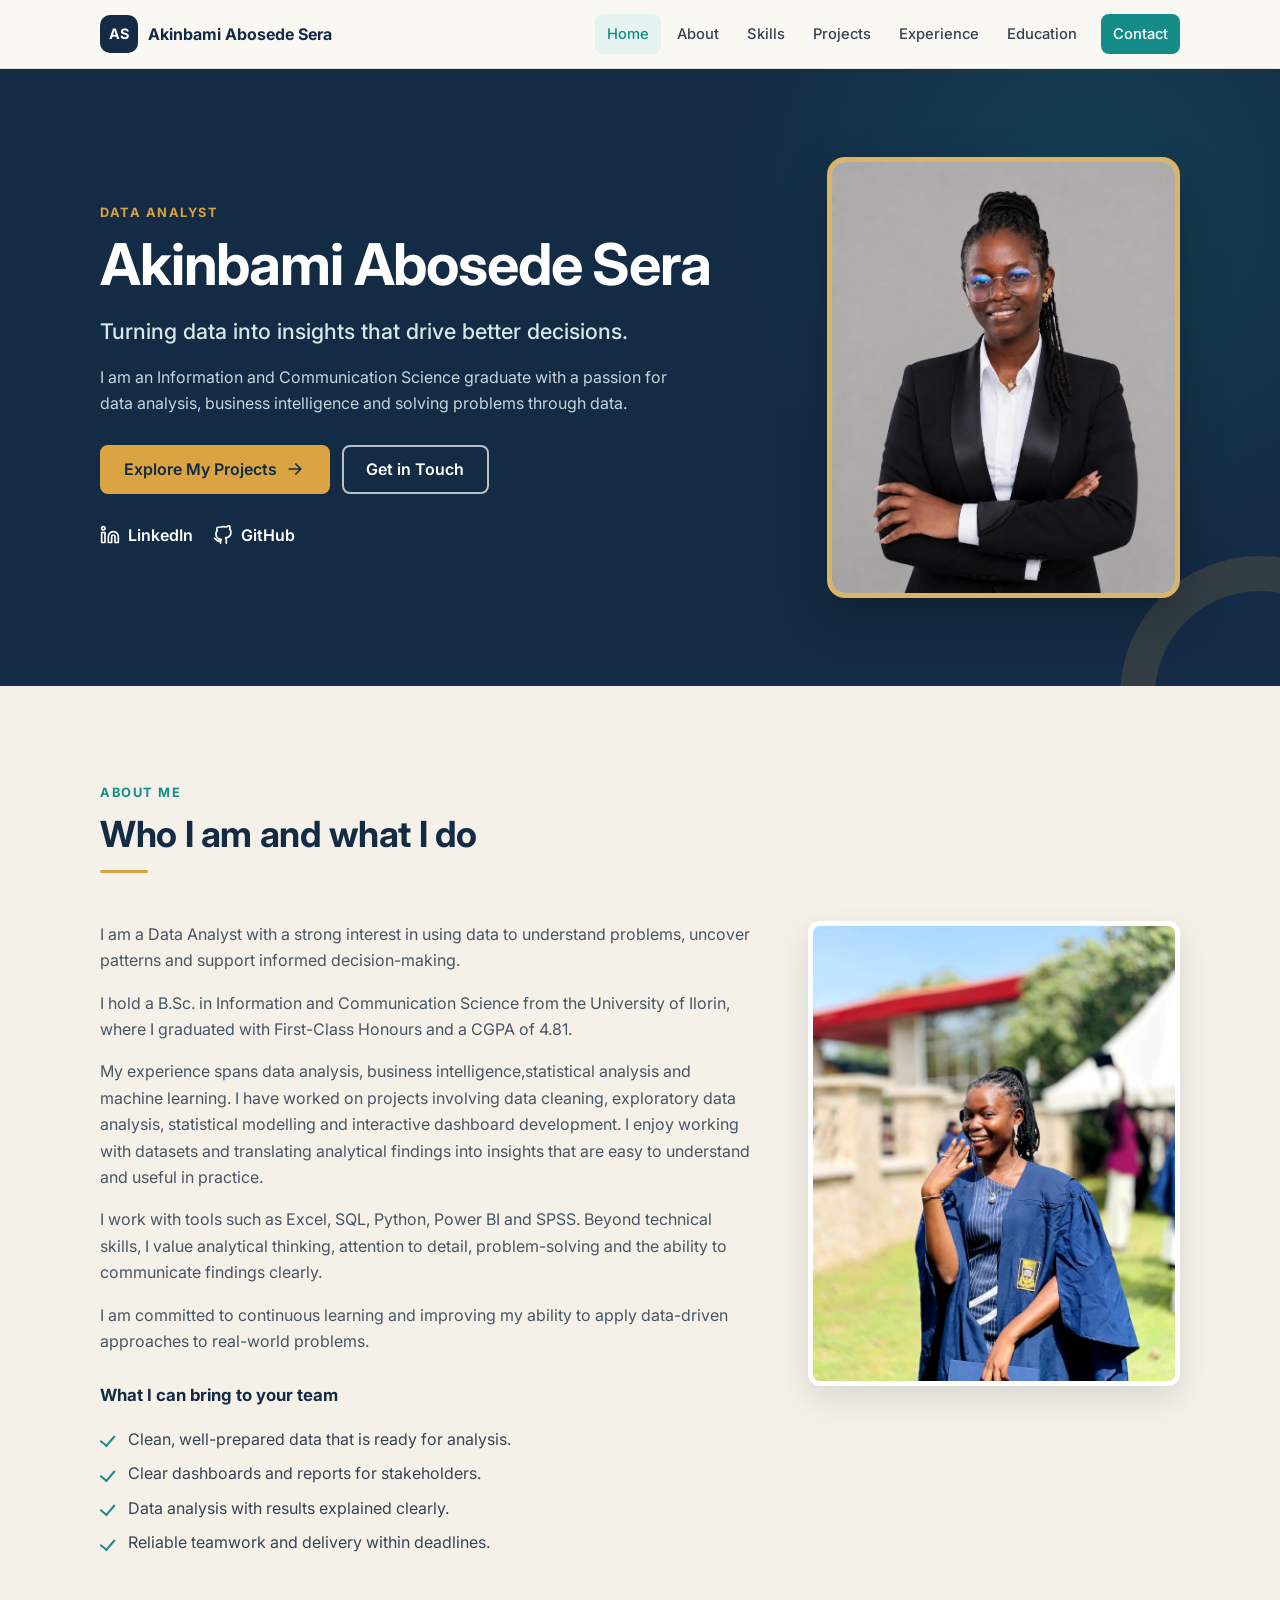
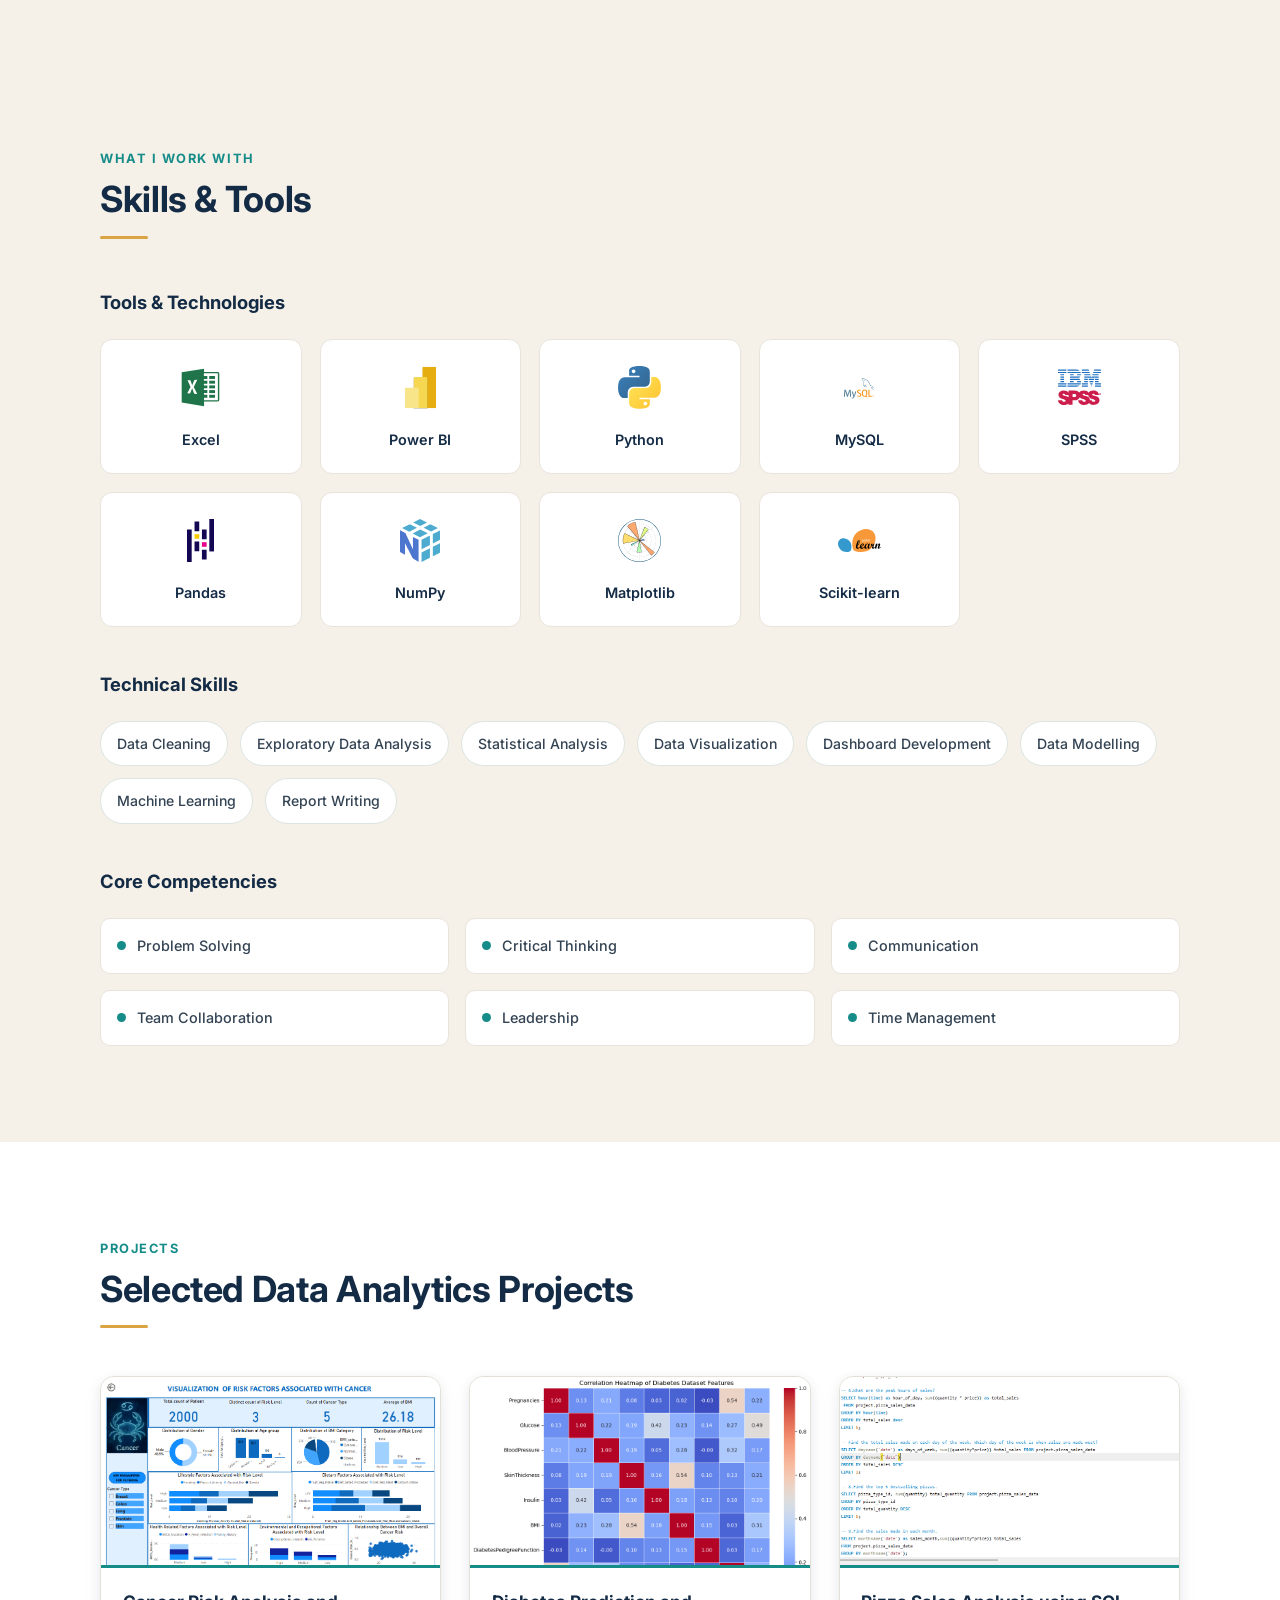
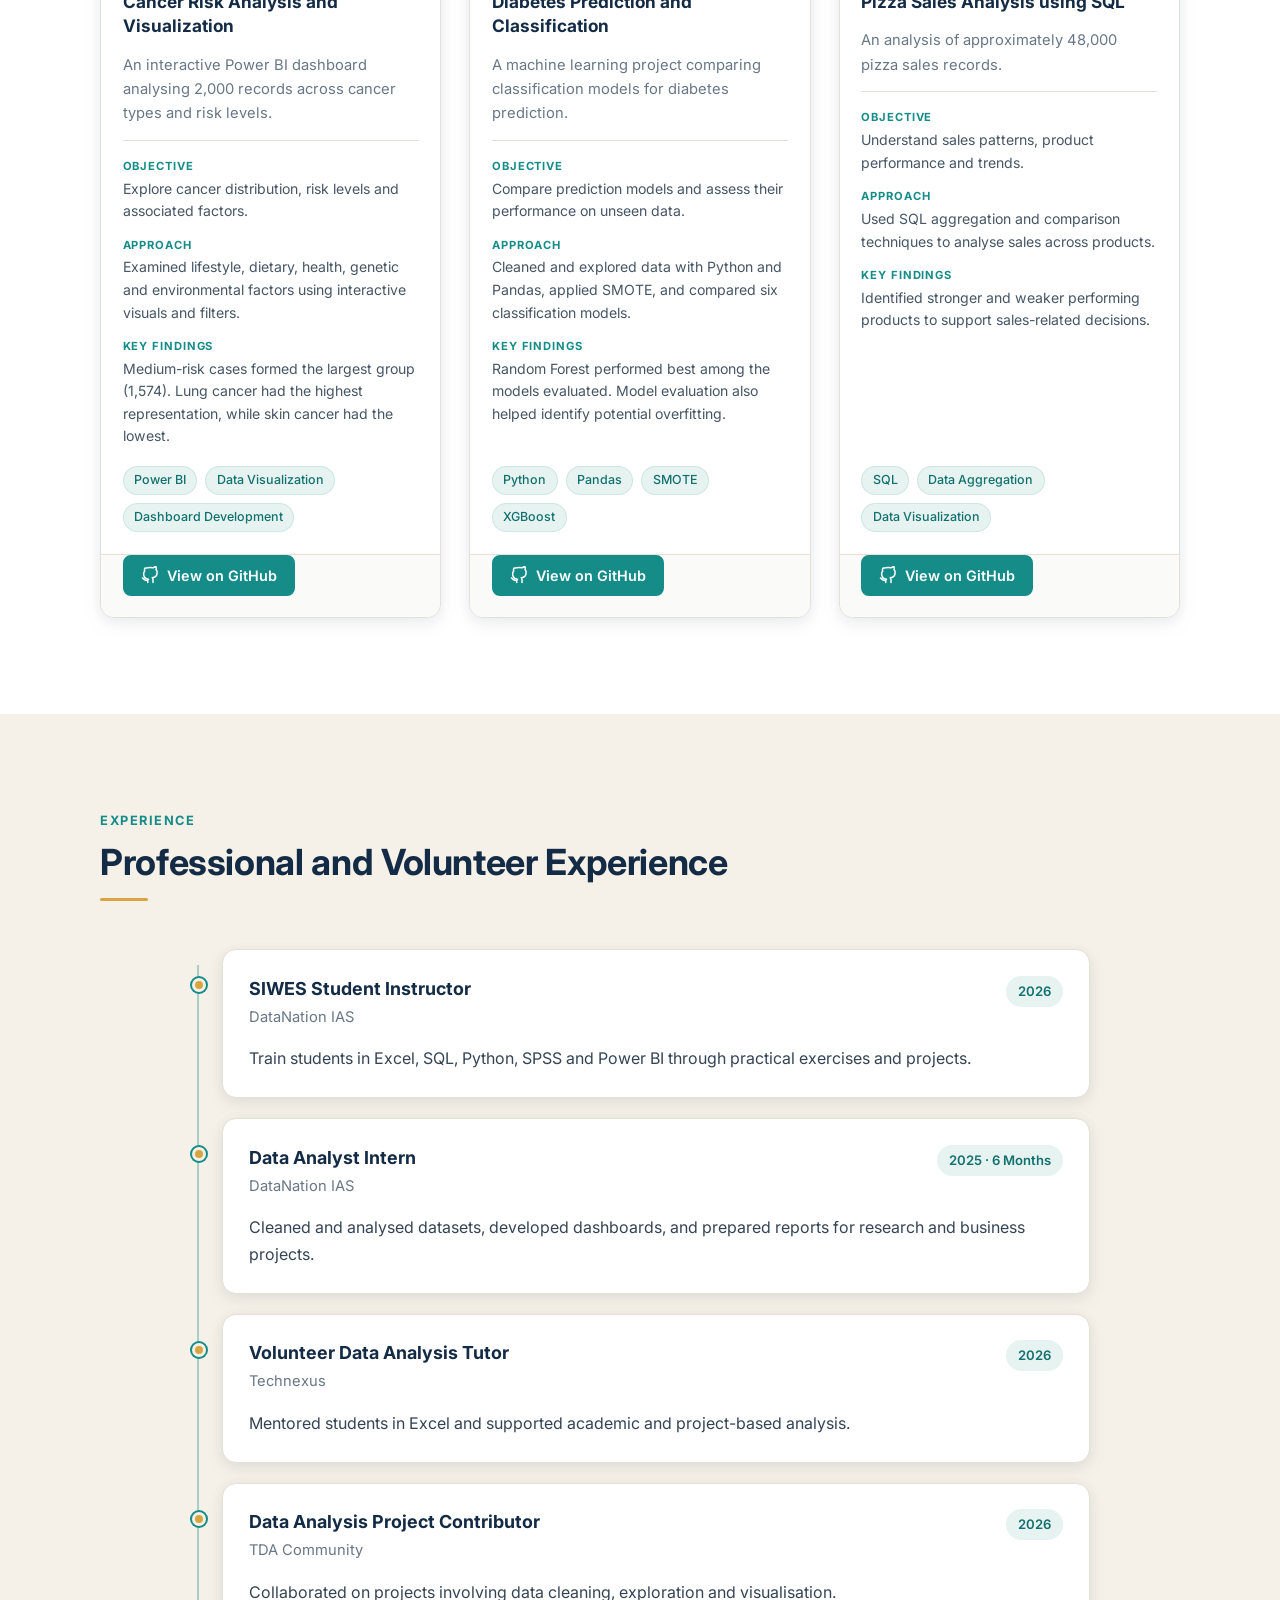
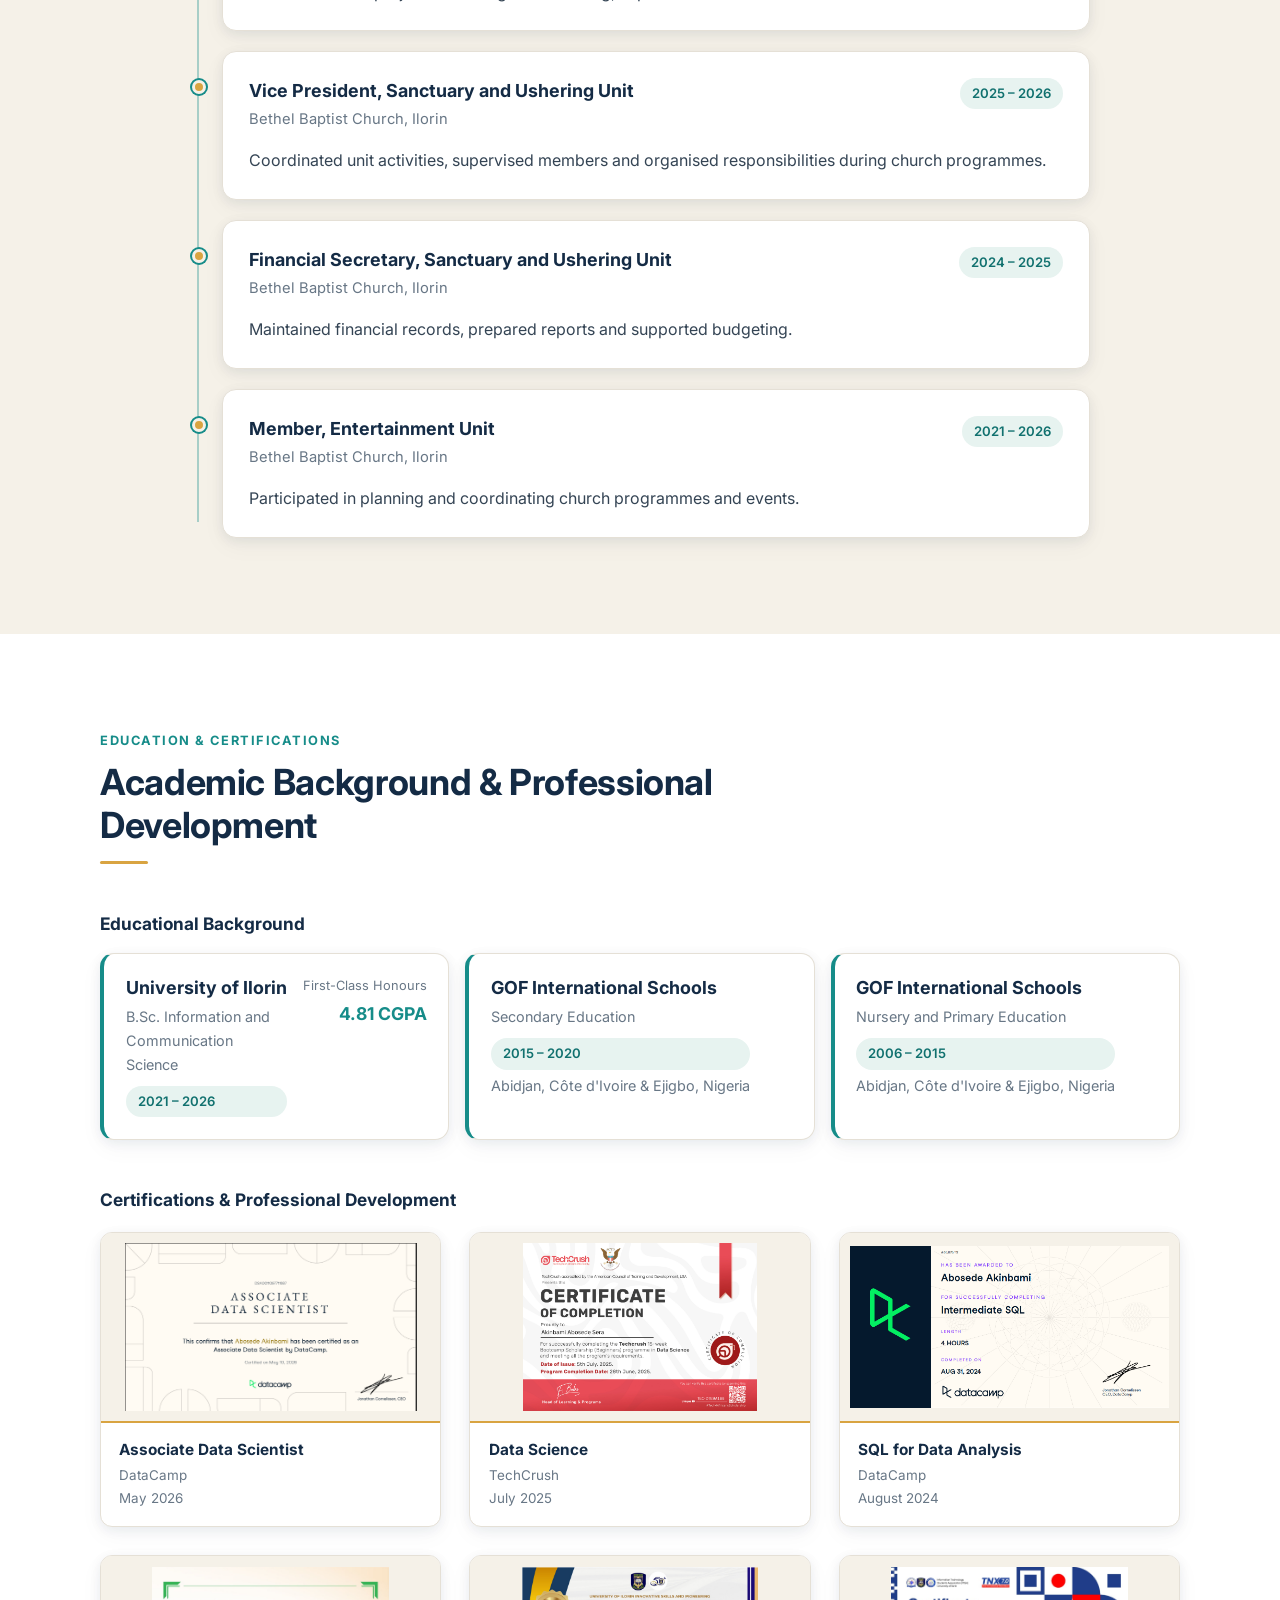
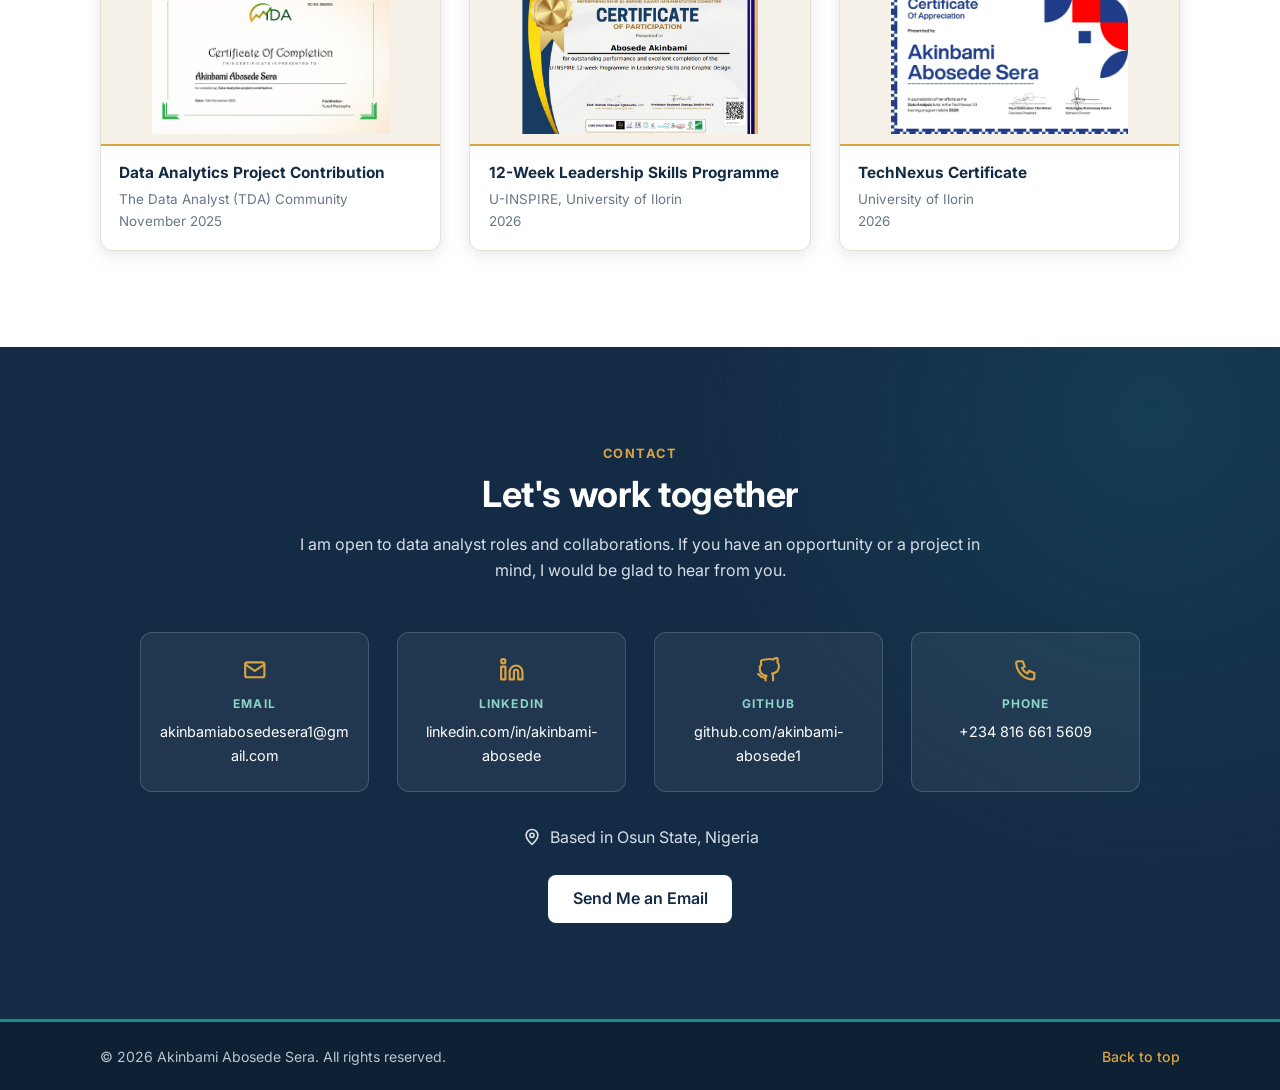
==== index.html @ 454ace2e "Rename portfolio homepage to index.html" ====
<!DOCTYPE html>
<html lang="en">
<head>
  <meta charset="UTF-8">
  <meta name="viewport" content="width=device-width, initial-scale=1">
  <title>Akinbami Abosede Sera | Data Analyst</title>
  <meta name="description" content="Portfolio of Akinbami Abosede Sera, a Data Analyst skilled in SQL, Python, Power BI, Excel and SPSS. View projects, experience and contact details.">
  <meta name="theme-color" content="#14213D">

  <link rel="icon" type="image/png" href="images/other/favicon.png">

  <link rel="preconnect" href="https://fonts.googleapis.com">
  <link rel="preconnect" href="https://fonts.gstatic.com" crossorigin>
  <link href="https://fonts.googleapis.com/css2?family=Inter:wght@400;500;600;700&display=swap" rel="stylesheet">
  <link rel="stylesheet" href="style.css">
  <script src="script.js" defer></script>
</head>
<body>

  <!-- Icon sprite -->
  <svg xmlns="http://www.w3.org/2000/svg" style="display:none" aria-hidden="true" focusable="false">
    <symbol id="i-chart" viewBox="0 0 24 24"><path d="M3 3v18h18"/><path d="M7 15v3M12 10v8M17 6v12"/></symbol>
    <symbol id="i-search" viewBox="0 0 24 24"><circle cx="11" cy="11" r="7"/><path d="m21 21-4.3-4.3"/></symbol>
    <symbol id="i-database" viewBox="0 0 24 24"><ellipse cx="12" cy="5" rx="8" ry="3"/><path d="M4 5v14c0 1.7 3.6 3 8 3s8-1.3 8-3V5"/><path d="M4 12c0 1.7 3.6 3 8 3s8-1.3 8-3"/></symbol>
    <symbol id="i-code" viewBox="0 0 24 24"><path d="m16 18 6-6-6-6M8 6l-6 6 6 6"/></symbol>
    <symbol id="i-sigma" viewBox="0 0 24 24"><path d="M18 7V4H6l6 8-6 8h12v-3"/></symbol>
    <symbol id="i-network" viewBox="0 0 24 24"><circle cx="6" cy="6" r="2.5"/><circle cx="18" cy="6" r="2.5"/><circle cx="12" cy="18" r="2.5"/><path d="m8 7.5 3 8M16 7.5l-3 8M8.5 6h7"/></symbol>
    <symbol id="i-layers" viewBox="0 0 24 24"><path d="m12 3 9 5-9 5-9-5 9-5z"/><path d="m3 13 9 5 9-5"/></symbol>
    <symbol id="i-mail" viewBox="0 0 24 24"><rect x="3" y="5" width="18" height="14" rx="2"/><path d="m3 7 9 6 9-6"/></symbol>
    <symbol id="i-phone" viewBox="0 0 24 24"><path d="M5 4h4l2 5-2.5 1.5a11 11 0 0 0 5 5L15 13l5 2v4a2 2 0 0 1-2 2A16 16 0 0 1 3 6a2 2 0 0 1 2-2z"/></symbol>
    <symbol id="i-pin" viewBox="0 0 24 24"><path d="M12 21s7-6.2 7-11a7 7 0 0 0-14 0c0 4.8 7 11 7 11z"/><circle cx="12" cy="10" r="2.5"/></symbol>
    <symbol id="i-arrow" viewBox="0 0 24 24"><path d="M5 12h14M13 6l6 6-6 6"/></symbol>
    <symbol id="i-award" viewBox="0 0 24 24"><circle cx="12" cy="9" r="6"/><path d="m8.5 14-1.5 8 5-3 5 3-1.5-8"/></symbol>
    <symbol id="i-users" viewBox="0 0 24 24"><circle cx="9" cy="8" r="3.5"/><path d="M2 21c0-3.9 3.1-7 7-7s7 3.1 7 7"/><path d="M16 4.5a3.5 3.5 0 0 1 0 7M18 14.5c2.4.8 4 3 4 6.5"/></symbol>
    <symbol id="i-github" viewBox="0 0 24 24"><path d="M9 19c-5 1.5-5-2.5-7-3m14 6v-3.9a3.4 3.4 0 0 0-.9-2.6c3.1-.3 6.4-1.5 6.4-7a5.4 5.4 0 0 0-1.5-3.8 5 5 0 0 0-.1-3.8s-1.2-.3-3.9 1.5a13.4 13.4 0 0 0-7 0C6.3 2.7 5.1 3 5.1 3a5 5 0 0 0-.1 3.8A5.4 5.4 0 0 0 3.5 10.6c0 5.4 3.3 6.6 6.4 7a3.4 3.4 0 0 0-.9 2.6V22"/></symbol>
    <symbol id="i-linkedin" viewBox="0 0 24 24"><path d="M16 8a6 6 0 0 1 6 6v7h-4v-7a2 2 0 0 0-4 0v7h-4v-7a6 6 0 0 1 6-6z"/><rect x="2" y="9" width="4" height="12"/><circle cx="4" cy="4" r="2"/></symbol>
  </svg>

  <a class="skip-link" href="#main">Skip to main content</a>

  <!-- ===================== HEADER / NAV ===================== -->
  <header class="site-header">
    <div class="container header__inner">
      <a class="brand" href="#home" aria-label="Akinbami Abosede Sera, back to top">
        <span class="brand__mark" aria-hidden="true">AS</span>
        <span class="brand__name">Akinbami Abosede Sera</span>
      </a>

      <button class="nav-toggle" type="button" aria-expanded="false" aria-controls="primary-menu" aria-label="Open menu">
        <span class="nav-toggle__bar"></span>
        <span class="nav-toggle__bar"></span>
        <span class="nav-toggle__bar"></span>
      </button>

      <nav class="nav" aria-label="Primary">
        <ul class="nav__list" id="primary-menu">
          <li><a class="nav__link" href="#home">Home</a></li>
          <li><a class="nav__link" href="#about">About</a></li>
          <li><a class="nav__link" href="#skills">Skills</a></li>
          <li><a class="nav__link" href="#projects">Projects</a></li>
          <li><a class="nav__link" href="#experience">Experience</a></li>
          <li><a class="nav__link" href="#education">Education</a></li>
          <li><a class="nav__link nav__link--cta" href="#contact">Contact</a></li>
        </ul>
      </nav>
    </div>
  </header>

  <main id="main">

    <!-- ===================== 1. HOME ===================== -->
    <section id="home" class="hero" aria-labelledby="hero-title">
      <div class="container hero__grid">
        <div class="hero__content">
          <p class="eyebrow">DATA ANALYST</p>

          <h1 id="hero-title" class="hero__title">
            Akinbami Abosede Sera
          </h1>

          <p class="hero__lead">
            Turning data into insights that drive better decisions.
          </p>

          <p class="hero__text">
            I am an Information and Communication Science graduate
            with a passion for data analysis, business intelligence
            and solving problems through data.
          </p>

          <div class="hero__actions">
            <a class="btn btn--primary" href="#projects">Explore My Projects
              <svg class="icon" aria-hidden="true"><use href="#i-arrow"/></svg>
            </a>
            <a class="btn btn--secondary" href="#contact">Get in Touch</a>
          </div>

          <ul class="social" aria-label="Social profiles">
            <li>
              <a class="social__link" href="https://linkedin.com/in/akinbami-abosede" target="_blank" rel="noopener noreferrer">
                <svg class="icon" aria-hidden="true"><use href="#i-linkedin"/></svg>
                <span>LinkedIn</span>
              </a>
            </li>
            <li>
              <a class="social__link" href="https://github.com/akinbami-abosede1" target="_blank" rel="noopener noreferrer">
                <svg class="icon" aria-hidden="true"><use href="#i-github"/></svg>
                <span>GitHub</span>
              </a>
            </li>
          </ul>
        </div>

        <figure class="media media--portrait hero__photo">
          <img src="images/professional picture.jpg" alt="Professional portrait of Akinbami Abosede Sera" width="800" height="1000" decoding="async">
        </figure>
      </div>
    </section>

    <!-- ===================== 2. ABOUT ===================== -->
    <section id="about" class="section" aria-labelledby="about-title">
      <div class="container">
        <header class="section__head">
          <p class="eyebrow">About Me</p>
          <h2 id="about-title" class="section__title">Who I am and what I do</h2>
        </header>

        <div class="about__grid">
          <div class="about__text">
            <p>I am a Data Analyst with a strong interest in using data to understand problems, uncover patterns and support informed decision-making.</p>

            <p>
              I hold a B.Sc. in Information and Communication Science from the University of Ilorin, where I graduated with First-Class Honours and a CGPA of 4.81.
            </p>

            <p>
              My experience spans data analysis, business intelligence,statistical analysis and machine learning. I have worked on projects involving data cleaning, exploratory data
              analysis, statistical modelling and interactive dashboard development. I enjoy working with datasets and translating analytical findings into insights that are easy to understand and useful in practice.
            </p>

            <p>
              I work with tools such as Excel, SQL, Python, Power BI
              and SPSS. Beyond technical skills, I value analytical
              thinking, attention to detail, problem-solving and the
              ability to communicate findings clearly.
            </p>

            <p>
              I am committed to continuous learning and improving my
              ability to apply data-driven approaches to real-world problems.
            </p>

            <h3 class="about__sub">What I can bring to your team</h3>
            <ul class="check-list">
              <li>Clean, well-prepared data that is ready for analysis.</li>
              <li>Clear dashboards and reports for stakeholders.</li>
              <li>Data analysis with results explained clearly.</li>
              <li>Reliable teamwork and delivery within deadlines.</li>
            </ul>
          </div>

          <figure class="media media--portrait about__photo">
            <img src="images/About_me .jpeg" alt="Professional portrait of Akinbami Abosede Sera" width="800" height="1000" decoding="async">
          </figure>
        </div>
      </div>
    </section>

   
    <!-- ===================== SKILLS & TOOLS ===================== -->
    <section id="skills" class="section section--alt" aria-labelledby="skills-title">
        <div class="container">

            <header class="section__head">
                <p class="eyebrow">WHAT I WORK WITH</p>
                <h2 id="skills-title" class="section__title">Skills & Tools</h2>
            </header>

            <!-- TOOLS AND TECHNOLOGIES -->
            <div class="skills-block">
                <h3 class="skills-block__title">Tools & Technologies</h3>

                <div class="tools-grid">

                    <div class="tool-item">
                        <div class="tool-icon">
                            <img src="images/excel2.svg"
                                alt="Microsoft Excel" loading="lazy">
                        </div>
                        <span>Excel</span>
                    </div>

                    <div class="tool-item">
                        <div class="tool-icon">
                            <img src="images/Power_Bi.svg"
                                alt="Power BI" loading="lazy">
                        </div>
                        <span>Power BI</span>
                    </div>

                    <div class="tool-item">
                        <div class="tool-icon">
                            <img src="images/python.svg"
                                alt="Python" loading="lazy">
                        </div>
                        <span>Python</span>
                    </div>

                    <div class="tool-item">
                        <div class="tool-icon">
                            <img src="images/mysql.svg"
                                alt="MySQL" loading="lazy">
                        </div>
                        <span>MySQL</span>
                    </div>

                    <div class="tool-item">
                        <div class="tool-icon">
                           <img src="images/spss.svg"
                                alt="MySQL" loading="lazy">
                        </div>
                        <span>SPSS</span>
                    </div>

                    <div class="tool-item">
                        <div class="tool-icon">
                            <img src="images/pandas.svg"
                                alt="Pandas" loading="lazy">
                        </div>
                        <span>Pandas</span>
                    </div>

                    <div class="tool-item">
                        <div class="tool-icon">
                            <img src="images/numpy.svg"
                                alt="NumPy" loading="lazy">
                        </div>
                        <span>NumPy</span>
                    </div>

                    <div class="tool-item">
                        <div class="tool-icon">
                            <img src="images/matplotlib.svg"
                                alt="Matplotlib" loading="lazy">
                        </div>
                        <span>Matplotlib</span>
                    </div>

                    <div class="tool-item">
                        <div class="tool-icon">
                            <img src="images/scikit_learn.svg"
                                alt="Scikit-learn" loading="lazy">
                        </div>
                        <span>Scikit-learn</span>
                    </div>

                </div>
            </div>


            <!-- TECHNICAL SKILLS -->
            <div class="skills-block">
                <h3 class="skills-block__title">Technical Skills</h3>

                <div class="technical-skills">
                    <span>Data Cleaning</span>
                    <span>Exploratory Data Analysis</span>
                    <span>Statistical Analysis</span>
                    <span>Data Visualization</span>
                    <span>Dashboard Development</span>
                    <span>Data Modelling</span>
                    <span>Machine Learning</span>
                    <span>Report Writing</span>
                </div>
            </div>


            <!-- CORE COMPETENCIES -->
            <div class="skills-block">
                <h3 class="skills-block__title">Core Competencies</h3>

                <div class="competencies-grid">

                    <div class="competency-item">
                        <span class="competency-dot"></span>
                        Problem Solving
                    </div>

                    <div class="competency-item">
                        <span class="competency-dot"></span>
                        Critical Thinking
                    </div>

                    <div class="competency-item">
                        <span class="competency-dot"></span>
                        Communication
                    </div>

                    <div class="competency-item">
                        <span class="competency-dot"></span>
                        Team Collaboration
                    </div>

                    <div class="competency-item">
                        <span class="competency-dot"></span>
                        Leadership
                    </div>

                    <div class="competency-item">
                        <span class="competency-dot"></span>
                        Time Management
                    </div>

                </div>
            </div>

        </div>
    </section>


    <!-- ===================== 4. PROJECTS ===================== -->
    <section id="projects" class="section" aria-labelledby="projects-title">
      <div class="container">
        <header class="section__head">
          <p class="eyebrow">Projects</p>
          <h2 id="projects-title" class="section__title">Selected Data Analytics Projects</h2>
        </header>

        <div class="grid grid--projects">
          <article class="card project">
            <figure class="media media--project">
              <img src="images/Cancer_risk_dashboard.png" alt="Screenshot of the Power BI dashboard analysing cancer types and risk factors" width="1600" height="900" loading="lazy" decoding="async">
            </figure>
            <div class="project__body">
              <h3 class="project__title">Cancer Risk Analysis and Visualization</h3>
              <p class="project__overview">An interactive Power BI dashboard analysing 2,000 records across cancer types and risk levels.</p>
              <dl class="project__details">
                <div>
                  <dt>Objective</dt>
                  <dd>Explore cancer distribution, risk levels and associated factors.</dd>
                </div>
                <div>
                  <dt>Approach</dt>
                  <dd>Examined lifestyle, dietary, health, genetic and environmental factors using interactive visuals and filters.</dd>
                </div>
                <div>
                  <dt>Key Findings</dt>
                  <dd>Medium-risk cases formed the largest group (1,574). Lung cancer had the highest representation, while skin cancer had the lowest.</dd>
                </div>
              </dl>
              <ul class="chips chips--small" aria-label="Tools used">
                <li>Power BI</li>
                <li>Data Visualization</li>
                <li>Dashboard Development</li>
              </ul>
            </div>
            <div class="project__actions">
              <a class="btn btn--primary btn--small" href="https://github.com/akinbami-abosede1/Visualization_of_cancer_risk_type" target="_blank" rel="noopener noreferrer">
                <svg class="icon" aria-hidden="true"><use href="#i-github"/></svg>
                View on GitHub
              </a>
            </div>
          </article>

          <article class="card project">
            <figure class="media media--project">
              <img src="images/diabetes.png" alt="Heatmap showing the relationship between diabetes features" width="1600" height="900" loading="lazy" decoding="async">
            </figure>
            <div class="project__body">
              <h3 class="project__title">Diabetes Prediction and Classification</h3>
              <p class="project__overview">A machine learning project comparing classification models for diabetes prediction.</p>
              <dl class="project__details">
                <div>
                  <dt>Objective</dt>
                  <dd>Compare prediction models and assess their performance on unseen data.</dd>
                </div>
                <div>
                  <dt>Approach</dt>
                  <dd>Cleaned and explored data with Python and Pandas, applied SMOTE, and compared six classification models.</dd>
                </div>
                <div>
                  <dt>Key Findings</dt>
                  <dd>Random Forest performed best among the models evaluated. Model evaluation also helped identify potential overfitting.</dd>
                </div>
              </dl>
              <ul class="chips chips--small" aria-label="Tools used">
                <li>Python</li>
                <li>Pandas</li>
                <li>SMOTE</li>
                <li>XGBoost</li>
              </ul>
            </div>
            <div class="project__actions">
              <a class="btn btn--primary btn--small" href="https://github.com/akinbami-abosede1/Early-Detection-of-Diabetes" target="_blank" rel="noopener noreferrer">
                <svg class="icon" aria-hidden="true"><use href="#i-github"/></svg>
                View on GitHub
              </a>
            </div>
          </article>

          <article class="card project">
            <figure class="media media--project">
              <img src="images/Pizza_sales.png" alt="Screenshot of the pizza sales analysis showing sales patterns and product performance" width="1600" height="900" loading="lazy" decoding="async">
            </figure>
            <div class="project__body">
              <h3 class="project__title">Pizza Sales Analysis using SQL</h3>
              <p class="project__overview">An analysis of approximately 48,000 pizza sales records.</p>
              <dl class="project__details">
                <div>
                  <dt>Objective</dt>
                  <dd>Understand sales patterns, product performance and trends.</dd>
                </div>
                <div>
                  <dt>Approach</dt>
                  <dd>Used SQL aggregation and comparison techniques to analyse sales across products.</dd>
                </div>
                <div>
                  <dt>Key Findings</dt>
                  <dd>Identified stronger and weaker performing products to support sales-related decisions.</dd>
                </div>
              </dl>
              <ul class="chips chips--small" aria-label="Tools used">
                <li>SQL</li>
                <li>Data Aggregation</li>
                <li>Data Visualization</li>
              </ul>
            </div>
            <div class="project__actions">
              <a class="btn btn--primary btn--small" href="https://github.com/akinbami-abosede1/pizza-sales-analysis/tree/main" target="_blank" rel="noopener noreferrer">
                <svg class="icon" aria-hidden="true"><use href="#i-github"/></svg>
                View on GitHub
              </a>
            </div>
          </article>
        </div>
      </div>
    </section>

    <!-- ===================== 5. EXPERIENCE ===================== -->
    <section id="experience" class="section section--alt" aria-labelledby="experience-title">
        <div class="container">

            <header class="section__head">
                <p class="eyebrow">Experience</p>
                <h2 id="experience-title" class="section__title">Professional and Volunteer Experience</h2>
            </header>

            <div class="timeline">

                <!-- PROFESSIONAL EXPERIENCE -->
                <article class="timeline__item card">
                    <div class="role__head">
                        <div>
                            <h3 class="role__title">SIWES Student Instructor</h3>
                            <p class="role__org">DataNation IAS</p>
                        </div>
                        <span class="role__date">2026</span>
                    </div>
                    <p>Train students in Excel, SQL, Python, SPSS and Power BI through practical exercises and projects.</p>
                </article>

                <article class="timeline__item card">
                    <div class="role__head">
                        <div>
                            <h3 class="role__title">Data Analyst Intern</h3>
                            <p class="role__org">DataNation IAS</p>
                        </div>
                        <span class="role__date">2025 · 6 Months</span>
                    </div>
                    <p>Cleaned and analysed datasets, developed dashboards, and prepared reports for research and business projects.</p>
                </article>

                <!-- VOLUNTEER EXPERIENCE -->
                <article class="timeline__item card">
                    <div class="role__head">
                        <div>
                            <h3 class="role__title">Volunteer Data Analysis Tutor</h3>
                            <p class="role__org">Technexus</p>
                        </div>
                        <span class="role__date">2026</span>
                    </div>
                    <p>Mentored students in Excel and supported academic and project-based analysis.</p>
                </article>

                <article class="timeline__item card">
                    <div class="role__head">
                        <div>
                            <h3 class="role__title">Data Analysis Project Contributor</h3>
                            <p class="role__org">TDA Community</p>
                        </div>
                        <span class="role__date">2026</span>
                    </div>
                    <p>Collaborated on projects involving data cleaning, exploration and visualisation.</p>
                </article>

                <article class="timeline__item card">
                    <div class="role__head">
                        <div>
                            <h3 class="role__title">Vice President, Sanctuary and Ushering Unit</h3>
                            <p class="role__org">Bethel Baptist Church, Ilorin</p>
                        </div>
                        <span class="role__date">2025 – 2026</span>
                    </div>
                    <p>Coordinated unit activities, supervised members and organised responsibilities during church programmes.</p>
                </article>

                <article class="timeline__item card">
                    <div class="role__head">
                        <div>
                            <h3 class="role__title">Financial Secretary, Sanctuary and Ushering Unit</h3>
                            <p class="role__org">Bethel Baptist Church, Ilorin</p>
                        </div>
                        <span class="role__date">2024 – 2025</span>
                    </div>
                    <p>Maintained financial records, prepared reports and supported budgeting.</p>
                </article>

                <article class="timeline__item card">
                    <div class="role__head">
                        <div>
                            <h3 class="role__title">Member, Entertainment Unit</h3>
                            <p class="role__org">Bethel Baptist Church, Ilorin</p>
                        </div>
                        <span class="role__date">2021 – 2026</span>
                    </div>
                    <p>Participated in planning and coordinating church programmes and events.</p>
                </article>

            </div>
        </div>
    </section>

    <!-- ===================== 6. EDUCATION & CERTIFICATIONS ===================== -->
    <section id="education" class="section" aria-labelledby="education-title">
      <div class="container">
        <header class="section__head">
          <p class="eyebrow">Education &amp; Certifications</p>
          <h2 id="education-title" class="section__title">Academic Background &amp; Professional Development</h2>
        </header>

        <div class="education">
          <h3 class="subhead">Educational Background</h3>
          <div class="education__details">
            <article class="card education__card">
              <div>
                <h4 class="role__title">University of Ilorin</h4>
                <p class="education__degree">B.Sc. Information and Communication Science</p>
                <p class="role__date">2021 – 2026</p>
              </div>
              <div class="education__result">
                <span>First-Class Honours</span>
                <strong>4.81 CGPA</strong>
              </div>
            </article>

            <article class="card education__card">
              <div>
                <h4 class="role__title">GOF International Schools</h4>
                <p class="education__degree">Secondary Education</p>
                <p class="role__date">2015 – 2020</p>
                <p class="education__degree">Abidjan, Côte d'Ivoire &amp; Ejigbo, Nigeria</p>
              </div>
            </article>

            <article class="card education__card">
              <div>
                <h4 class="role__title">GOF International Schools</h4>
                <p class="education__degree">Nursery and Primary Education</p>
                <p class="role__date">2006 – 2015</p>
                <p class="education__degree">Abidjan, Côte d'Ivoire &amp; Ejigbo, Nigeria</p>
              </div>
            </article>
          </div>
        </div>

        <div class="certifications">
          <header class="certifications__head">
            <h3 class="subhead">Certifications &amp; Professional Development</h3>
          </header>

          <div class="grid cert-grid">
            <article class="card certificate">
              <div class="certificate__image">
                <img src="images/DS ASSOCIATE (1).png" alt="Associate Data Scientist certificate" loading="lazy">
              </div>
              <div class="certificate__info">
                <h4>Associate Data Scientist</h4>
                <p>DataCamp</p>
                <span>May 2026</span>
              </div>
            </article>

            <article class="card certificate">
              <div class="certificate__image">
                <img src="images/TECHCRUSH.png" alt="Data Science certificate" loading="lazy">
              </div>
              <div class="certificate__info">
                <h4>Data Science</h4>
                <p>TechCrush</p>
                <span>July 2025</span>
              </div>
            </article>

            <article class="card certificate">
              <div class="certificate__image">
                <img src="images/sql2.png" alt="SQL for Data Analysis certificate" loading="lazy">
              </div>
              <div class="certificate__info">
                <h4>SQL for Data Analysis</h4>
                <p>DataCamp</p>
                <span>August 2024</span>
              </div>
            </article>

            <article class="card certificate">
              <div class="certificate__image">
                <img src="images/TDA.jpg" alt="Data Analytics Project Contribution certificate" loading="lazy">
              </div>
              <div class="certificate__info">
                <h4>Data Analytics Project Contribution</h4>
                <p>The Data Analyst (TDA) Community</p>
                <span>November 2025</span>
              </div>
            </article>

            <article class="card certificate">
              <div class="certificate__image">
                <img src="images/UNILORIN.png" alt="U-INSPIRE Leadership Skills Programme certificate" loading="lazy">
              </div>
              <div class="certificate__info">
                <h4>12-Week Leadership Skills Programme</h4>
                <p>U-INSPIRE, University of Ilorin</p>
                <span>2026</span>
              </div>
            </article>

            <article class="card certificate">
              <div class="certificate__image">
                <img src="images/TECHNEXUS.jpeg" alt="TechNexus Unilorin Certificate" loading="lazy">
              </div>
              <div class="certificate__info">
                <h4>TechNexus Certificate</h4>
                <p>University of Ilorin</p>
                <span>2026</span>
              </div>
            </article>
          </div>
        </div>  
      </div>
    </section>

    <!-- ===================== 7. CONTACT ===================== -->
    <section id="contact" class="section section--dark contact" aria-labelledby="contact-title">
      <div class="container">
        <header class="section__head section__head--center">
          <p class="eyebrow eyebrow--light">Contact</p>
          <h2 id="contact-title" class="section__title">Let's work together</h2>
          <p class="section__intro">I am open to data analyst roles and collaborations. If you have an opportunity or a project in mind, I would be glad to hear from you.</p>
        </header>

        <ul class="contact__grid">
          <li>
            <a class="contact__card" href="mailto:akinbamiabosedesera1@gmail.com">
              <svg class="icon" aria-hidden="true"><use href="#i-mail"/></svg>
              <span class="contact__label">Email</span>
              <span class="contact__value">akinbamiabosedesera1@gmail.com</span>
            </a>
          </li>
          <li>
            <a class="contact__card" href="https://linkedin.com/in/akinbami-abosede" target="_blank" rel="noopener noreferrer">
              <svg class="icon" aria-hidden="true"><use href="#i-linkedin"/></svg>
              <span class="contact__label">LinkedIn</span>
              <span class="contact__value">linkedin.com/in/akinbami-abosede</span>
            </a>
          </li>
          <li>
            <a class="contact__card" href="https://github.com/akinbami-abosede1" target="_blank" rel="noopener noreferrer">
              <svg class="icon" aria-hidden="true"><use href="#i-github"/></svg>
              <span class="contact__label">GitHub</span>
              <span class="contact__value">github.com/akinbami-abosede1</span>
            </a>
          </li>
          <li>
            <a class="contact__card" href="tel:+2348166615609">
              <svg class="icon" aria-hidden="true"><use href="#i-phone"/></svg>
              <span class="contact__label">Phone</span>
              <span class="contact__value">+234 816 661 5609</span>
            </a>
          </li>
        </ul>

        <p class="contact__location">
          <svg class="icon" aria-hidden="true"><use href="#i-pin"/></svg>
          Based in Osun State, Nigeria
        </p>

        <div class="contact__cta">
          <a class="btn btn--light" href="mailto:akinbamiabosedesera1@gmail.com?subject=Opportunity%20for%20a%20Data%20Analyst">Send Me an Email</a>
        </div>
      </div>
    </section>
  </main>

  <!-- ===================== FOOTER ===================== -->
  <footer class="site-footer">
    <div class="container footer__inner">
      <p>&copy; <span id="year">2026</span> Akinbami Abosede Sera. All rights reserved.</p>
      <a class="footer__top" href="#home">Back to top</a>
    </div>
  </footer>

</body>
</html>
---- style.css ----
/* ==========================================================
   Data Analyst Portfolio, Akinbami Abosede Sera
   ----------------------------------------------------------
   UNCHANGED: tokens, base, header, buttons, shared styles,
              Hero (Home), About, Contact
   MODIFIED:  Skills, Projects, Education & Certifications,
              Achievements, Footer, related responsive rules
   ========================================================== */

/* ---------- 1. Design tokens ---------- */
:root {
  --navy: #14213D;
  --blue: #2563EB;
  --blue-dark: #1D4ED8;
  --blue-light: #93C5FD;
  --blue-tint: #EFF6FF;
  --bg: #F8FAFC;
  --white: #FFFFFF;
  --text: #1E293B;
  --muted: #64748B;
  --border: #E2E8F0;

  --font: "Inter", system-ui, -apple-system, "Segoe UI", Roboto, Arial, sans-serif;

  --radius: 12px;
  --radius-sm: 8px;
  --shadow: 0 1px 3px rgba(20, 33, 61, 0.06), 0 4px 12px rgba(20, 33, 61, 0.05);
  --shadow-hover: 0 10px 28px rgba(20, 33, 61, 0.12);

  --container: 1120px;
  --header-h: 68px;
  --section-y: clamp(3.5rem, 8vw, 6rem);
  --gap: clamp(1rem, 2.5vw, 1.75rem);
  --transition: 0.2s ease;
}

/* ---------- 2. Base ---------- */
*, *::before, *::after { box-sizing: border-box; }

html {
  scroll-behavior: smooth;
  scroll-padding-top: calc(var(--header-h) + 8px);
  -webkit-text-size-adjust: 100%;
}

body {
  margin: 0;
  font-family: var(--font);
  font-size: 1rem;
  line-height: 1.65;
  color: var(--text);
  background: var(--white);
}

h1, h2, h3, h4, p, ul, ol, dl, dd, figure { margin: 0; }
ul, ol { padding: 0; list-style: none; }
img { display: block; max-width: 100%; height: auto; }
a { color: var(--blue); text-decoration: none; transition: color var(--transition); }
a:hover { color: var(--blue-dark); }

:focus-visible {
  outline: 3px solid var(--blue);
  outline-offset: 3px;
  border-radius: 4px;
}

.container {
  width: 100%;
  max-width: var(--container);
  margin-inline: auto;
  padding-inline: 1.25rem;
}

.skip-link {
  position: absolute;
  left: 1rem;
  top: -4rem;
  z-index: 200;
  padding: 0.6rem 1rem;
  background: var(--navy);
  color: var(--white);
  border-radius: var(--radius-sm);
}
.skip-link:focus { top: 0.75rem; color: var(--white); }

.icon {
  width: 1.25em;
  height: 1.25em;
  flex-shrink: 0;
  fill: none;
  stroke: currentColor;
  stroke-width: 2;
  stroke-linecap: round;
  stroke-linejoin: round;
}

/* ---------- 3. Header & navigation ---------- */
.site-header {
  position: sticky;
  top: 0;
  z-index: 100;
  background: rgba(255, 255, 255, 0.96);
  backdrop-filter: blur(8px);
  border-bottom: 1px solid var(--border);
  transition: box-shadow var(--transition);
}
.site-header.is-scrolled { box-shadow: 0 2px 12px rgba(20, 33, 61, 0.08); }

.header__inner {
  display: flex;
  align-items: center;
  justify-content: space-between;
  min-height: var(--header-h);
  gap: 1rem;
}

.brand { display: inline-flex; align-items: center; gap: 0.6rem; color: var(--navy); font-weight: 700; }
.brand:hover { color: var(--navy); }
.brand__mark {
  display: grid;
  place-items: center;
  width: 38px;
  height: 38px;
  border-radius: 10px;
  background: var(--navy);
  color: var(--white);
  font-size: 0.9rem;
  letter-spacing: 0.03em;
}
.brand__name { font-size: 1rem; }

.nav__list { display: flex; align-items: center; gap: 0.25rem; }
.nav__link {
  display: block;
  padding: 0.5rem 0.75rem;
  border-radius: var(--radius-sm);
  color: var(--text);
  font-size: 0.92rem;
  font-weight: 500;
}
.nav__link:hover { color: var(--blue); background: var(--blue-tint); }
.nav__link.is-active { color: var(--blue); }
.nav__link--cta { background: var(--navy); color: var(--white); margin-left: 0.5rem; }
.nav__link--cta:hover { background: var(--blue); color: var(--white); }
.nav__link--cta.is-active { color: var(--white); background: var(--blue); }

.nav-toggle {
  display: none;
  width: 44px;
  height: 44px;
  padding: 0;
  border: 1px solid var(--border);
  border-radius: var(--radius-sm);
  background: var(--white);
  cursor: pointer;
  flex-direction: column;
  align-items: center;
  justify-content: center;
  gap: 5px;
}
.nav-toggle__bar {
  display: block;
  width: 20px;
  height: 2px;
  background: var(--navy);
  border-radius: 2px;
  transition: transform var(--transition), opacity var(--transition);
}
.nav-toggle[aria-expanded="true"] .nav-toggle__bar:nth-child(1) { transform: translateY(7px) rotate(45deg); }
.nav-toggle[aria-expanded="true"] .nav-toggle__bar:nth-child(2) { opacity: 0; }
.nav-toggle[aria-expanded="true"] .nav-toggle__bar:nth-child(3) { transform: translateY(-7px) rotate(-45deg); }

/* ---------- 4. Buttons ---------- */
.btn {
  display: inline-flex;
  align-items: center;
  justify-content: center;
  gap: 0.5rem;
  padding: 0.8rem 1.4rem;
  border: 2px solid transparent;
  border-radius: var(--radius-sm);
  font: inherit;
  font-weight: 600;
  line-height: 1.2;
  cursor: pointer;
  transition: background var(--transition), color var(--transition), border-color var(--transition), transform var(--transition);
}
.btn:hover { transform: translateY(-2px); }
.btn--primary { background: var(--blue); color: var(--white); }
.btn--primary:hover { background: var(--blue-dark); color: var(--white); }
.btn--secondary { background: var(--white); color: var(--navy); border-color: var(--navy); }
.btn--secondary:hover { background: var(--navy); color: var(--white); }
.btn--light { background: var(--white); color: var(--navy); }
.btn--light:hover { background: var(--blue-tint); color: var(--navy); }
.btn--small { padding: 0.6rem 1rem; font-size: 0.9rem; }

/* ---------- 5. Shared section styles ---------- */
.section { padding-block: var(--section-y); background: var(--white); }
.section--alt { background: var(--bg); }
.section--dark { background: var(--navy); color: var(--white); }

.section__head { max-width: 720px; margin-bottom: clamp(2rem, 5vw, 3rem); }
.section__head--center { margin-inline: auto; text-align: center; }
.section__title {
  font-size: clamp(1.6rem, 3.5vw, 2.25rem);
  line-height: 1.2;
  color: var(--navy);
  letter-spacing: -0.01em;
}
.section--dark .section__title { color: var(--white); }
.section__intro { margin-top: 0.9rem; color: var(--muted); }
.section--dark .section__intro { color: #CBD5E1; }

.eyebrow {
  margin-bottom: 0.6rem;
  color: var(--blue);
  font-size: 0.8rem;
  font-weight: 700;
  letter-spacing: 0.12em;
  text-transform: uppercase;
}
.eyebrow--light { color: var(--blue-light); }

.card {
  background: var(--white);
  border: 1px solid var(--border);
  border-radius: var(--radius);
  padding: 1.5rem;
  box-shadow: var(--shadow);
  transition: box-shadow var(--transition), transform var(--transition), border-color var(--transition);
}
.card:hover { box-shadow: var(--shadow-hover); border-color: #CBD5E1; }
.card__title { font-size: 1.1rem; line-height: 1.35; color: var(--navy); margin-bottom: 0.75rem; }

.grid { display: grid; gap: var(--gap); }
.grid--2 { grid-template-columns: repeat(2, 1fr); }
.grid--3 { grid-template-columns: repeat(3, 1fr); }
.grid--projects { grid-template-columns: repeat(3, 1fr); align-items: stretch; }

.chips { display: flex; flex-wrap: wrap; gap: 0.5rem; }
.chips li {
  padding: 0.3rem 0.75rem;
  border-radius: 999px;
  background: var(--blue-tint);
  color: var(--blue-dark);
  font-size: 0.85rem;
  font-weight: 500;
}
.chips--outline li { background: var(--white); border: 1px solid var(--border); color: var(--text); }
.chips--small li { font-size: 0.78rem; padding: 0.2rem 0.65rem; }

.bullets { display: grid; gap: 0.6rem; }
.bullets li { position: relative; padding-left: 1.25rem; }
.bullets li::before {
  content: "";
  position: absolute;
  left: 0;
  top: 0.7em;
  width: 6px;
  height: 6px;
  border-radius: 50%;
  background: var(--blue);
}
.bullets--tight { gap: 0.75rem; font-size: 0.95rem; }

/* ---------- 6. Images and placeholders ---------- */
.media {
  position: relative;
  overflow: hidden;
  background: var(--border);
}
.media img {
  position: absolute;
  inset: 0;
  width: 100%;
  height: 100%;
  object-fit: cover;
  z-index: 1;
}
.media img.is-missing { display: none; }
.media.has-image .media__placeholder { display: none; }

.media__placeholder {
  position: absolute;
  inset: 0;
  display: flex;
  flex-direction: column;
  align-items: center;
  justify-content: center;
  gap: 0.5rem;
  margin: 0.6rem;
  padding: 0.75rem;
  border: 2px dashed #94A3B8;
  border-radius: var(--radius-sm);
  color: var(--muted);
  font-size: 0.8rem;
  font-weight: 700;
  letter-spacing: 0.02em;
  text-align: center;
}
.media__placeholder small { font-size: 0.72rem; font-weight: 500; line-height: 1.5; }

.media--portrait { aspect-ratio: 4 / 5; border-radius: var(--radius); box-shadow: var(--shadow-hover); }
.media--project { aspect-ratio: 16 / 9; }
.media--photo { aspect-ratio: 3 / 2; border-radius: var(--radius-sm); margin-top: 1.25rem; }

/* ---------- 7. Hero (UNCHANGED) ---------- */
.hero {
  padding-block: clamp(2.5rem, 7vw, 5.5rem);
  background:
    radial-gradient(900px 380px at 90% -10%, rgba(37, 99, 235, 0.08), transparent 70%),
    var(--bg);
}
.hero__grid {
  display: grid;
  grid-template-columns: 1.3fr 0.7fr;
  align-items: center;
  gap: clamp(2rem, 6vw, 4.5rem);
}
.hero__title {
  font-size: clamp(2.2rem, 6vw, 3.6rem);
  line-height: 1.1;
  letter-spacing: -0.02em;
  color: var(--navy);
}
.hero__lead {
  margin-top: 1.1rem;
  font-size: clamp(1.1rem, 2.2vw, 1.35rem);
  font-weight: 500;
  color: var(--text);
}
.hero__text { margin-top: 0.9rem; max-width: 60ch; color: var(--muted); }
.hero__actions { display: flex; flex-wrap: wrap; gap: 0.75rem; margin-top: 1.75rem; }
.hero__photo { justify-self: center; width: 100%; max-width: 360px; }

.social { display: flex; gap: 1.25rem; margin-top: 1.75rem; }
.social__link { display: inline-flex; align-items: center; gap: 0.5rem; color: var(--navy); font-weight: 600; }
.social__link:hover { color: var(--blue); }

/* ---------- 8. About (UNCHANGED) ---------- */
.about__grid {
  display: grid;
  grid-template-columns: 1.4fr 0.8fr;
  gap: clamp(1.5rem, 5vw, 3.5rem);
  align-items: start;
}
.about__text { display: grid; gap: 1rem; }
.about__text p { color: var(--text); }
.about__sub { margin-top: 0.75rem; font-size: 1.05rem; color: var(--navy); }

.check-list { display: grid; gap: 0.5rem; }
.check-list li { position: relative; padding-left: 1.75rem; }
.check-list li::before {
  content: "";
  position: absolute;
  left: 0.2rem;
  top: 0.4em;
  width: 0.55rem;
  height: 0.9rem;
  border: solid var(--blue);
  border-width: 0 2.5px 2.5px 0;
  transform: rotate(40deg);
}

.facts { background: var(--bg); }
.facts__list { display: grid; gap: 1rem; }
.facts__list dt { font-size: 0.75rem; font-weight: 700; letter-spacing: 0.08em; text-transform: uppercase; color: var(--muted); }
.facts__list dd { color: var(--text); font-weight: 500; }



/* ---------- Shared headings ---------- */
.subhead {
  margin-bottom: 1rem;
  color: var(--navy);
  font-size: 1.08rem;
  line-height: 1.4;
}


/* ===================== SKILLS SECTION ===================== */

#skills {
    background: #F5F1E8;
}

#skills .section__description {
    max-width: 620px;
    color: #64748B;
    line-height: 1.7;
}

.skills-block {
    margin-top: 42px;
}

.skills-block__title {
    color: #142B45;
    font-size: 1.15rem;
    font-weight: 700;
    margin-bottom: 22px;
}

/* TOOLS GRID */

.tools-grid {
    display: grid;
    grid-template-columns: repeat(5, minmax(0, 1fr));
    gap: 18px;
}

.tool-item {
    background: #FFFFFF;
    border: 1px solid #E8E4DC;
    border-radius: 12px;
    min-height: 135px;
    padding: 20px 12px;
    display: flex;
    flex-direction: column;
    align-items: center;
    justify-content: center;
    gap: 13px;
    transition: transform 0.25s ease,
                box-shadow 0.25s ease,
                border-color 0.25s ease;
}

.tool-item:hover {
    transform: translateY(-5px);
    border-color: #168C89;
    box-shadow: 0 10px 25px rgba(20, 43, 69, 0.08);
}

.tool-icon {
    width: 55px;
    height: 55px;
    display: flex;
    align-items: center;
    justify-content: center;
}

.tool-icon img {
    width: 43px;
    height: 43px;
    object-fit: contain;
}

.tool-item > span {
    color: #142B45;
    font-size: 0.9rem;
    font-weight: 600;
    text-align: center;
}

.tool-text-logo {
    background: #168C89;
    color: #FFFFFF;
    font-size: 15px;
    font-weight: 800;
    padding: 12px 8px;
    border-radius: 9px;
    letter-spacing: 1px;
}

/* TECHNICAL SKILLS */

.technical-skills {
    display: flex;
    flex-wrap: wrap;
    gap: 12px;
}

.technical-skills span {
    background: #FFFFFF;
    border: 1px solid #DCE5E2;
    color: #344454;
    padding: 10px 16px;
    border-radius: 30px;
    font-size: 0.88rem;
    font-weight: 500;
    transition: all 0.2s ease;
}

.technical-skills span:hover {
    background: #168C89;
    border-color: #168C89;
    color: #FFFFFF;
}

/* CORE COMPETENCIES */

.competencies-grid {
    display: grid;
    grid-template-columns: repeat(3, minmax(0, 1fr));
    gap: 16px;
}

.competency-item {
    display: flex;
    align-items: center;
    gap: 11px;
    color: #344454;
    background: #FFFFFF;
    border: 1px solid #E8E4DC;
    border-radius: 10px;
    padding: 15px 16px;
    font-size: 0.9rem;
    font-weight: 500;
}

.competency-dot {
    width: 9px;
    height: 9px;
    background: #168C89;
    border-radius: 50%;
    flex-shrink: 0;
}

/* RESPONSIVE DESIGN */

@media (max-width: 900px) {
    .tools-grid {
        grid-template-columns: repeat(4, minmax(0, 1fr));
    }

    .competencies-grid {
        grid-template-columns: repeat(2, minmax(0, 1fr));
    }
}

@media (max-width: 600px) {
    .skills-block {
        margin-top: 32px;
    }

    .tools-grid {
        grid-template-columns: repeat(3, minmax(0, 1fr));
        gap: 10px;
    }

    .tool-item {
        min-height: 115px;
        padding: 14px 6px;
    }

    .tool-icon {
        width: 45px;
        height: 45px;
    }

    .tool-icon img {
        width: 36px;
        height: 36px;
    }

    .tool-item > span {
        font-size: 0.78rem;
    }

    .technical-skills {
        gap: 9px;
    }

    .technical-skills span {
        font-size: 0.8rem;
        padding: 8px 12px;
    }

    .competencies-grid {
        grid-template-columns: repeat(2, minmax(0, 1fr));
        gap: 10px;
    }

    .competency-item {
        font-size: 0.8rem;
        padding: 12px 10px;
    }
}

@media (max-width: 380px) {
    .tools-grid {
        grid-template-columns: repeat(2, minmax(0, 1fr));
    }
}


/* ---------- 10. Projects ---------- */
.grid--projects {
  grid-template-columns: repeat(3, minmax(0, 1fr));
  align-items: stretch;
}
.project {
  display: flex;
  flex-direction: column;
  min-width: 0;
  padding: 0;
  overflow: hidden;
}
.project:hover {
  transform: translateY(-3px);
}
.project .media--project {
  border-bottom: 1px solid var(--border);
}
.project .media--project img {
  object-position: top center;
}
.project__body {
  display: flex;
  flex: 1;
  flex-direction: column;
  gap: 0.9rem;
  padding: 1.35rem;
}
.project__title {
  color: var(--navy);
  font-size: 1.08rem;
  line-height: 1.4;
}
.project__overview {
  color: var(--muted);
  font-size: 0.92rem;
}
.project__details {
  display: grid;
  gap: 0.8rem;
  padding-top: 1rem;
  border-top: 1px solid var(--border);
}
.project__details dt {
  margin-bottom: 0.15rem;
  color: var(--blue);
  font-size: 0.7rem;
  font-weight: 700;
  letter-spacing: 0.08em;
  text-transform: uppercase;
}
.project__details dd {
  color: var(--text);
  font-size: 0.88rem;
  line-height: 1.6;
}
.project .chips {
  margin-top: auto;
  padding-top: 0.25rem;
}
.project__actions {
  padding: 0 1.35rem 1.35rem;
}

/* ---------- 11. Experience timeline ---------- */
.timeline {
  position: relative;
  display: grid;
  gap: 1.25rem;
  max-width: 900px;
  margin-inline: auto;
  padding-left: 2rem;
}
.timeline::before {
  position: absolute;
  top: 1rem;
  bottom: 1rem;
  left: 7px;
  width: 2px;
  background: #D7E0EC;
  content: "";
}
.timeline__item {
  position: relative;
  padding: 1.6rem;
}
.timeline__item::before {
  position: absolute;
  top: 1.75rem;
  left: calc(-2rem + 1px);
  width: 14px;
  height: 14px;
  border: 3px solid var(--white);
  border-radius: 50%;
  background: var(--blue);
  box-shadow: 0 0 0 2px var(--blue);
  content: "";
}
.role__head {
  display: flex;
  flex-wrap: wrap;
  align-items: flex-start;
  justify-content: space-between;
  gap: 0.75rem 1rem;
  margin-bottom: 1rem;
}
.role__title {
  color: var(--navy);
  font-size: 1.12rem;
  line-height: 1.4;
}
.role__org {
  margin-top: 0.25rem;
  color: var(--muted);
  font-size: 0.92rem;
}
.role__date {
  flex-shrink: 0;
  padding: 0.3rem 0.75rem;
  border-radius: 999px;
  background: var(--blue-tint);
  color: var(--blue-dark);
  font-size: 0.82rem;
  font-weight: 600;
}
.timeline .bullets {
  gap: 0.55rem;
  font-size: 0.93rem;
}

/* ---------- 12. Education & Certifications ---------- */
.education {
  margin-bottom: 3rem;
}
.education__details {
  display: grid;
  grid-template-columns: repeat(3, minmax(0, 1fr));
  gap: 1rem;
  margin-top: 1rem;
}
.education__card {
  display: flex;
  min-height: 150px;
  align-items: flex-start;
  justify-content: space-between;
  gap: 1rem;
  padding: 1.35rem;
}
.education__degree {
  margin: 0.3rem 0 0.6rem;
  color: var(--muted);
  font-size: 0.9rem;
}
.education__result {
  display: flex;
  flex-shrink: 0;
  flex-direction: column;
  align-items: flex-end;
  gap: 0.15rem;
  text-align: right;
  white-space: nowrap;
}
.education__result span {
  color: var(--muted);
  font-size: 0.8rem;
}
.education__result strong {
  color: var(--blue);
  font-size: 1.1rem;
}
.certifications__head {
  margin-bottom: 1.25rem;
}
.cert-grid {
  grid-template-columns: repeat(3, minmax(0, 1fr));
  align-items: stretch;
}
.certificate {
  display: flex;
  min-width: 0;
  flex-direction: column;
  padding: 0;
  overflow: hidden;
}
.certificate__image {
  height: 190px;
  padding: 0.65rem;
  border-bottom: 1px solid var(--border);
  background: #F1F5F9;
}
.certificate__image img {
  width: 100%;
  height: 100%;
  object-fit: contain;
}
.certificate__info {
  display: grid;
  gap: 0.15rem;
  padding: 1rem 1.15rem 1.15rem;
}
.certificate__info h4 {
  margin-bottom: 0.15rem;
  color: var(--navy);
  font-size: 0.96rem;
  line-height: 1.4;
}
.certificate__info p,
.certificate__info span {
  color: var(--muted);
  font-size: 0.84rem;
  line-height: 1.5;
}


/* ---------- 13. Contact ---------- */

.contact__grid {
  display: grid;
  grid-template-columns: repeat(4, 1fr);
  gap: var(--gap);
  max-width: 1000px;
  margin-inline: auto;
}
.contact__card {
  display: flex;
  flex-direction: column;
  align-items: center;
  gap: 0.35rem;
  height: 100%;
  padding: 1.5rem 1rem;
  border: 1px solid rgba(255, 255, 255, 0.18);
  border-radius: var(--radius);
  background: rgba(255, 255, 255, 0.05);
  color: var(--white);
  text-align: center;
  transition: background var(--transition), transform var(--transition), border-color var(--transition);
}
.contact__card:hover { background: rgba(255, 255, 255, 0.12); border-color: var(--blue-light); color: var(--white); transform: translateY(-3px); }
.contact__card .icon { width: 1.6rem; height: 1.6rem; color: var(--blue-light); margin-bottom: 0.4rem; }
.contact__label { font-size: 0.75rem; font-weight: 700; letter-spacing: 0.1em; text-transform: uppercase; color: var(--blue-light); }
.contact__value { font-size: 0.9rem; word-break: break-word; }
.contact__location { display: flex; justify-content: center; align-items: center; gap: 0.5rem; margin-top: 2rem; color: #CBD5E1; }
.contact__cta { margin-top: 1.5rem; text-align: center; }

/* ---------- 15. Footer ---------- */
.site-footer {
  padding-block: 1.4rem;
  border-top: 1px solid rgba(255, 255, 255, 0.08);
  background: #0F1A30;
  color: #94A3B8;
  font-size: 0.88rem;
}
.footer__inner {
  display: flex;
  flex-wrap: wrap;
  align-items: center;
  justify-content: space-between;
  gap: 0.75rem;
}
.footer__top {
  color: #CBD5E1;
  font-weight: 500;
}
.footer__top:hover {
  color: var(--white);
}

/* ---------- 16. Responsive ---------- */
@media (max-width: 1024px) {
  .contact__grid { grid-template-columns: repeat(2, 1fr); }
  .nav__link { padding-inline: 0.55rem; font-size: 0.88rem; }

  .grid--projects { grid-template-columns: repeat(2, minmax(0, 1fr)); }
  .skills-grid { grid-template-columns: repeat(2, minmax(0, 1fr)); }
  .education__details { grid-template-columns: repeat(2, minmax(0, 1fr)); }
  .cert-grid { grid-template-columns: repeat(2, minmax(0, 1fr)); }
}

@media (max-width: 880px) {
  .brand__name { display: none; }
  .nav-toggle { display: inline-flex; }

  .nav {
    position: absolute;
    top: 100%;
    right: 0;
    left: 0;
    display: none;
    border-bottom: 1px solid var(--border);
    background: var(--white);
    box-shadow: 0 12px 24px rgba(20, 33, 61, 0.1);
  }
  .nav.is-open { display: block; }
  .nav__list {
    flex-direction: column;
    align-items: stretch;
    gap: 0;
    padding: 0.5rem 1.25rem 1rem;
  }
  .nav__link { padding: 0.85rem 0.5rem; font-size: 1rem; }
  .nav__link--cta { margin: 0.5rem 0 0; text-align: center; }

  .hero__grid { grid-template-columns: 1fr; }
  .hero__photo { order: -1; max-width: 260px; }
  .about__grid { grid-template-columns: 1fr; }
}

@media (max-width: 640px) {
  .grid--2,
  .grid--projects,
  .skills-grid,
  .cert-grid,
  .education__details { grid-template-columns: 1fr; }

  .contact__grid { grid-template-columns: 1fr; }
  .hero__actions .btn { flex: 1 1 100%; }
  .timeline { padding-left: 1.5rem; }
  .timeline__item::before { left: calc(-1.5rem + 1px); }
  .timeline__item { padding: 1.2rem; }
  .card { padding: 1.25rem; }
  .project,
  .certificate { padding: 0; }
  .project__body { padding: 1.2rem; }
  .project__actions { padding: 0 1.2rem 1.2rem; }
  .education__card { flex-direction: column; }
  .education__result { align-items: flex-start; text-align: left; }
  .certificate__image { height: 175px; }
  .footer__inner { flex-direction: column; align-items: flex-start; }
}

/* ---------- 17. Reduced motion ---------- */
@media (prefers-reduced-motion: reduce) {
  html { scroll-behavior: auto; }
  *, *::before, *::after { transition: none !important; animation: none !important; }
  .btn:hover, .project:hover, .contact__card:hover { transform: none; }
}


/* ==========================================================
   NEW PORTFOLIO DESIGN
   Colour palette: Navy, Teal, Cream, White and Gold
   Add this section at the bottom of portfolio-style.css
   ========================================================== */

:root {
    --navy: #142B45;
    --blue: #168C89;
    --blue-dark: #11716F;
    --blue-light: #8DD3CC;
    --blue-tint: #E7F3F0;

    --bg: #F5F1E8;
    --white: #FFFFFF;
    --text: #344454;
    --muted: #687786;
    --border: #E5E0D6;

    --gold: #D9A441;
    --cream: #F5F1E8;
    --teal: #168C89;

    --shadow:
        0 3px 12px rgba(20, 43, 69, 0.07),
        0 8px 24px rgba(20, 43, 69, 0.04);

    --shadow-hover:
        0 12px 30px rgba(20, 43, 69, 0.13);
}

/* ---------- GENERAL ---------- */

html {
    scroll-behavior: smooth;
}

body {
    background: #FFFFFF;
    color: var(--text);
}

a {
    color: var(--teal);
}

a:hover {
    color: var(--blue-dark);
}

::selection {
    background: var(--blue-light);
    color: var(--navy);
}

:focus-visible {
    outline-color: var(--gold);
}

/* ---------- HEADER AND NAVIGATION ---------- */

.site-header {
    background: rgba(250, 248, 242, 0.97);
    border-bottom: 1px solid #E5E0D6;
    backdrop-filter: blur(12px);
}

.brand,
.brand:hover {
    color: #142B45;
}

.brand__mark {
    background: #142B45;
    color: #FFFFFF;
}

.brand__name {
    color: #142B45;
}

.nav__link {
    color: #344454;
}

.nav__link:hover,
.nav__link.is-active {
    color: #168C89;
    background: #E7F3F0;
}

.nav__link--cta {
    background: #168C89;
    color: #FFFFFF;
}

.nav__link--cta:hover {
    background: #11716F;
    color: #FFFFFF;
}

.nav-toggle {
    background: #FFFFFF;
    border-color: #E5E0D6;
}

.nav-toggle__bar {
    background: #142B45;
}

@media (max-width: 880px) {
    .nav {
        background: #FAF8F2;
        border-bottom: 1px solid #E5E0D6;
    }

    .nav__link {
        color: #344454;
    }

    .nav__link:hover,
    .nav__link.is-active {
        color: #168C89;
        background: #E7F3F0;
    }

    .nav__link--cta {
        background: #168C89;
        color: #FFFFFF;
    }
}

.nav__link--cta:hover,
.nav__link--cta.is-active {
    background: var(--gold);
    color: var(--navy);
}

.nav-toggle {
    background: transparent;
    border-color: rgba(255,255,255,0.25);
}

.nav-toggle__bar {
    background: #FFFFFF;
}

/* ---------- BUTTONS ---------- */

.btn {
    border-radius: 8px;
    transition: all 0.25s ease;
}

.btn--primary {
    background: var(--teal);
    color: #FFFFFF;
    border-color: var(--teal);
}

.btn--primary:hover {
    background: var(--blue-dark);
    border-color: var(--blue-dark);
    color: #FFFFFF;
    transform: translateY(-2px);
}

.btn--secondary {
    background: transparent;
    color: var(--navy);
    border-color: var(--navy);
}

.btn--secondary:hover {
    background: var(--navy);
    color: #FFFFFF;
}

.btn--light {
    background: #FFFFFF;
    color: var(--navy);
}

.btn--light:hover {
    background: var(--gold);
    color: var(--navy);
}

/* ---------- SHARED SECTION STYLES ---------- */

.section {
    background: #FFFFFF;
}

.section--alt {
    background: var(--cream);
}

.section--dark {
    background: var(--navy);
    color: #FFFFFF;
}

.section__title {
    color: var(--navy);
    font-weight: 700;
}

.section--dark .section__title {
    color: #FFFFFF;
}

.section__intro {
    color: var(--muted);
}

.section--dark .section__intro {
    color: #D5DFE7;
}

.eyebrow {
    color: var(--teal);
}

.eyebrow--light {
    color: var(--gold);
}

/* Small gold accent below section headings */

.section__head {
    position: relative;
}

.section__head:not(.section__head--center)::after {
    content: "";
    display: block;
    width: 48px;
    height: 3px;
    margin-top: 14px;
    background: var(--gold);
    border-radius: 5px;
}

/* ---------- HOME / HERO ---------- */

.hero {
    position: relative;
    overflow: hidden;
    background:
        radial-gradient(
            circle at 85% 20%,
            rgba(22, 140, 137, 0.2),
            transparent 32%
        ),
        var(--navy);
    color: #FFFFFF;
}

.hero::after {
    content: "";
    position: absolute;
    width: 280px;
    height: 280px;
    right: -120px;
    bottom: -150px;
    border: 35px solid rgba(217, 164, 65, 0.15);
    border-radius: 50%;
    pointer-events: none;
}

.hero__content {
    position: relative;
    z-index: 1;
}

.hero .eyebrow {
    color: var(--gold);
}

.hero__title {
    color: #FFFFFF;
}

.hero__lead {
    color: #D8E9E8;
}

.hero__text {
    color: #C8D3DD;
}

.hero__photo {
    position: relative;
    z-index: 1;
    border: 5px solid rgba(217, 164, 65, 0.75);
    border-radius: 18px;
    box-shadow: 0 18px 45px rgba(0,0,0,0.25);
}

.hero .btn--primary {
    background: var(--gold);
    border-color: var(--gold);
    color: var(--navy);
}

.hero .btn--primary:hover {
    background: #E7B957;
    border-color: #E7B957;
}

.hero .btn--secondary {
    border-color: rgba(255,255,255,0.7);
    color: #FFFFFF;
}

.hero .btn--secondary:hover {
    background: #FFFFFF;
    color: var(--navy);
}

.social__link {
    color: #FFFFFF;
}

.social__link:hover {
    color: var(--gold);
}

/* ---------- ABOUT ---------- */

#about {
    background: var(--cream);
}

.about__text p {
    color: #465665;
}

.about__sub {
    color: var(--navy);
}

.about__photo {
    border: 5px solid #FFFFFF;
    box-shadow: var(--shadow-hover);
}

.check-list li::before {
    border-color: var(--teal);
}

/* ---------- CARDS ---------- */

.card {
    background: #FFFFFF;
    border: 1px solid var(--border);
    border-radius: 14px;
    box-shadow: var(--shadow);
}

.card:hover {
    border-color: rgba(22, 140, 137, 0.45);
    box-shadow: var(--shadow-hover);
}

.card__title {
    color: var(--navy);
}

/* ---------- SKILLS ---------- */

#skills {
    background: var(--cream);
}

.skill {
    border-top: 4px solid var(--teal);
    transition: transform 0.25s ease, box-shadow 0.25s ease;
}

.skill:hover {
    transform: translateY(-5px);
}

.skill .card__title {
    color: var(--navy);
}

.chips li {
    background: var(--blue-tint);
    color: var(--blue-dark);
    border: 1px solid rgba(22, 140, 137, 0.12);
}

.chips--outline li {
    background: #FFFFFF;
    border-color: var(--border);
    color: var(--text);
}

.competencies__title {
    color: var(--navy);
}

/* ---------- PROJECTS ---------- */

#projects {
    background: #FFFFFF;
}

.project {
    border-radius: 14px;
    overflow: hidden;
}

.project .media--project {
    background: #E9E7E0;
    border-bottom: 3px solid var(--teal);
}

.project__title {
    color: var(--navy);
}

.project__overview {
    color: var(--muted);
}

.project__details {
    border-top-color: var(--border);
}

.project__details dt {
    color: var(--teal);
}

.project__details dd {
    color: #465665;
}

.project__actions {
    border-top: 1px solid var(--border);
    background: #FAFAF8;
}

/* ---------- EXPERIENCE ---------- */

#experience {
    background: var(--cream);
}

.timeline::before {
    background: rgba(22, 140, 137, 0.35);
}

.timeline__item::before {
    background: var(--gold);
    border-color: var(--cream);
    box-shadow: 0 0 0 2px var(--teal);
}

.role__title {
    color: var(--navy);
}

.role__org {
    color: var(--muted);
}

.role__date {
    background: #E7F3F0;
    color: var(--blue-dark);
}

.bullets li::before {
    background: var(--teal);
}

.role__contrib {
    background: var(--cream);
    border-left-color: var(--gold);
}

/* ---------- EDUCATION AND CERTIFICATIONS ---------- */

#education {
    background: #FFFFFF;
}

.subhead {
    color: var(--navy);
}

.education__card {
    border-left: 4px solid var(--teal);
}

.education__degree {
    color: var(--muted);
}

.education__result strong {
    color: var(--teal);
}

.certificate {
    border-radius: 12px;
    overflow: hidden;
}

.certificate__image {
    background: var(--cream);
    border-bottom: 2px solid var(--gold);
}

.certificate__info h4 {
    color: var(--navy);
}

/* ---------- ACHIEVEMENTS, IF PRESENT ---------- */

.achieve--featured {
    background: var(--navy);
    border-color: var(--navy);
    color: #E8EDF2;
}

.achieve--featured .card__title {
    color: #FFFFFF;
}

.achieve__meta {
    color: var(--teal);
}

/* ---------- CONTACT ---------- */

#contact {
    background:
        radial-gradient(
            circle at 90% 10%,
            rgba(22, 140, 137, 0.18),
            transparent 35%
        ),
        var(--navy);
}

#contact .eyebrow {
    color: var(--gold);
}

.contact__card {
    background: rgba(255,255,255,0.06);
    border: 1px solid rgba(255,255,255,0.16);
}

.contact__card:hover {
    background: rgba(22,140,137,0.18);
    border-color: var(--gold);
}

.contact__card .icon {
    color: var(--gold);
}

.contact__label {
    color: var(--blue-light);
}

.contact__value {
    color: #FFFFFF;
}

.contact__location {
    color: #D5DFE7;
}

#contact .btn--primary {
    background: var(--gold);
    border-color: var(--gold);
    color: var(--navy);
}

#contact .btn--primary:hover {
    background: #E7B957;
    border-color: #E7B957;
}

/* ---------- FOOTER ---------- */

.site-footer {
    background: #0D2034;
    color: #B8C5D1;
    border-top: 3px solid var(--teal);
}

.footer__top {
    color: var(--gold);
}

.footer__top:hover {
    color: #FFFFFF;
}

/* ---------- IMAGE PLACEHOLDERS ---------- */

.media {
    background: #E8E5DC;
}

.media__placeholder {
    border-color: var(--teal);
    color: var(--navy);
}

/* ---------- RESPONSIVE COLOUR ADJUSTMENTS ---------- */

@media (max-width: 880px) {
    .nav {
        background: var(--navy);
        border-bottom: 1px solid rgba(255,255,255,0.15);
    }

    .nav__link {
        color: #FFFFFF;
    }

    .nav__link:hover,
    .nav__link.is-active {
        color: var(--gold);
        background: rgba(255,255,255,0.06);
    }

    .nav__link--cta {
        background: var(--teal);
        color: #FFFFFF;
    }
}

@media (max-width: 640px) {
    .hero {
        padding-block: 3rem;
    }

    .hero__photo {
        border-width: 4px;
    }

    .card {
        border-radius: 12px;
    }
}

/* ---------- ACCESSIBILITY ---------- */

@media (prefers-reduced-motion: reduce) {
    *,
    *::before,
    *::after {
        scroll-behavior: auto !important;
        transition-duration: 0.01ms !important;
    }
}
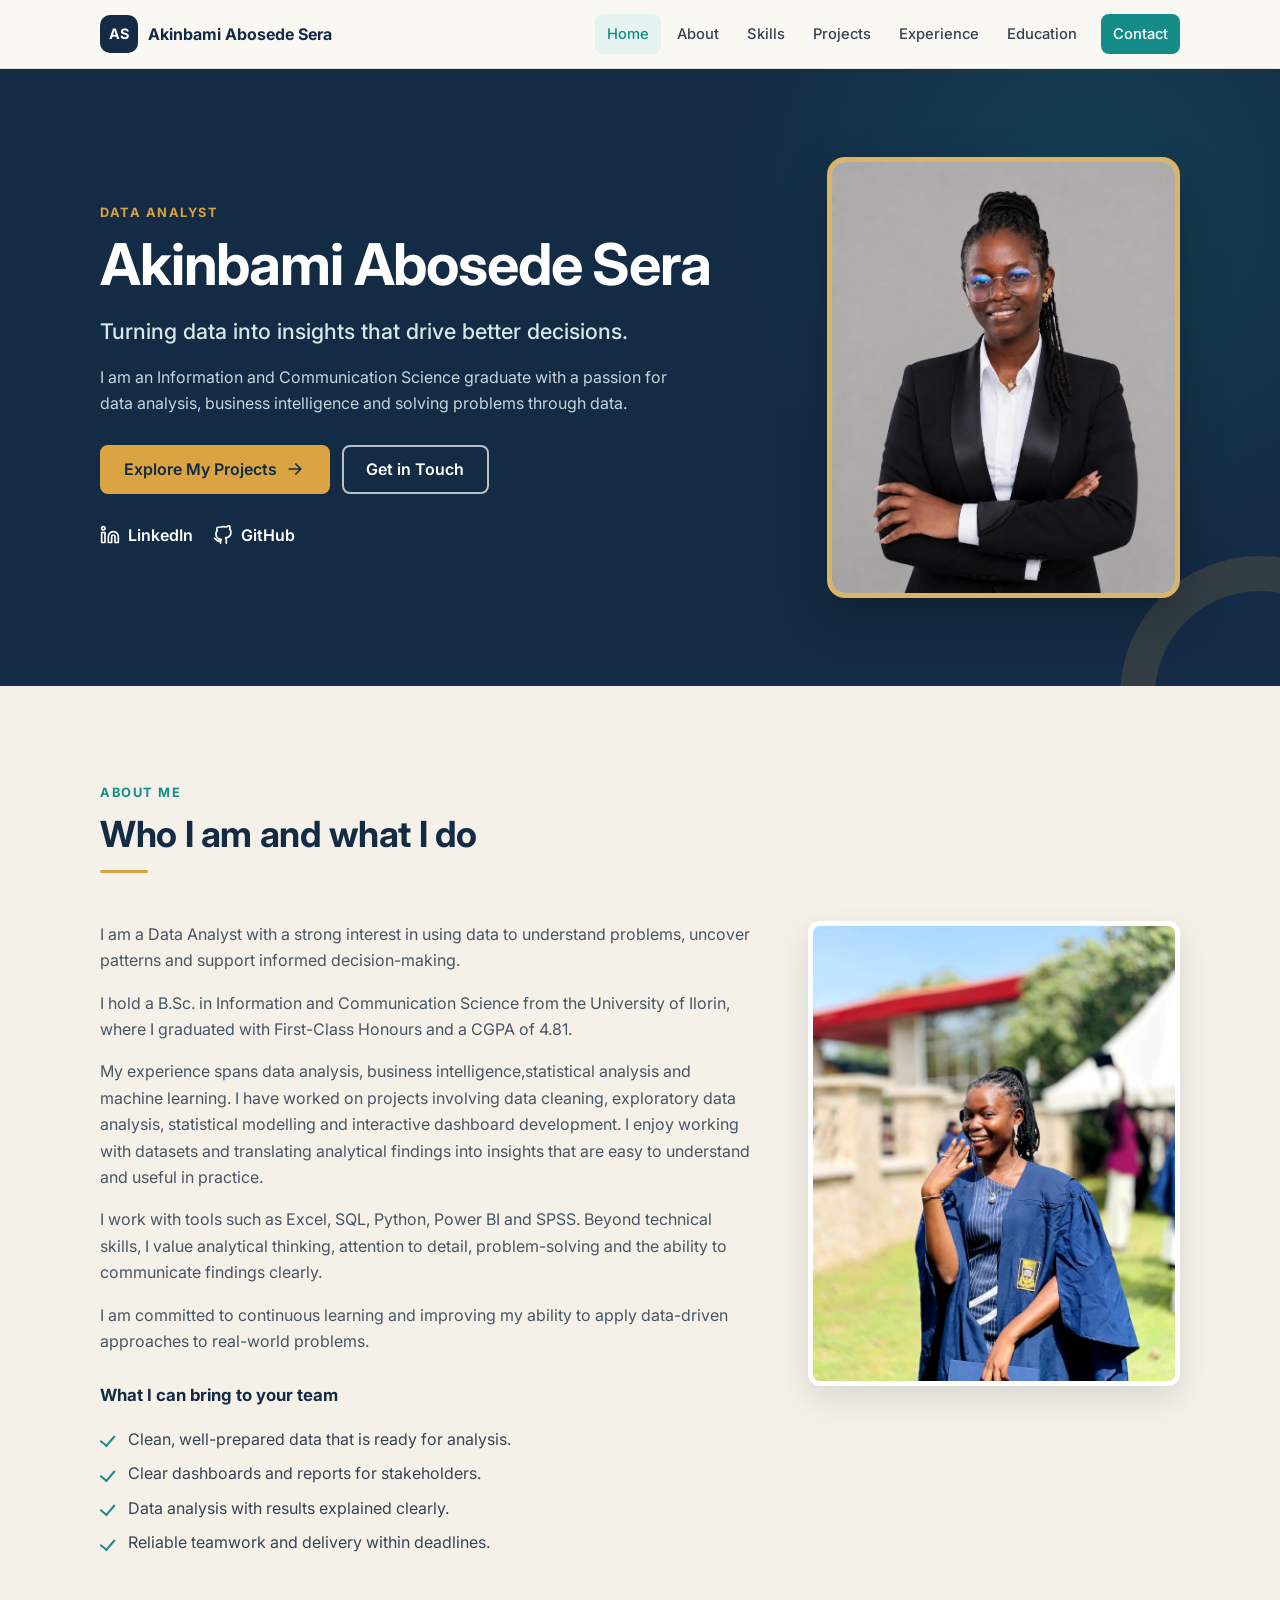
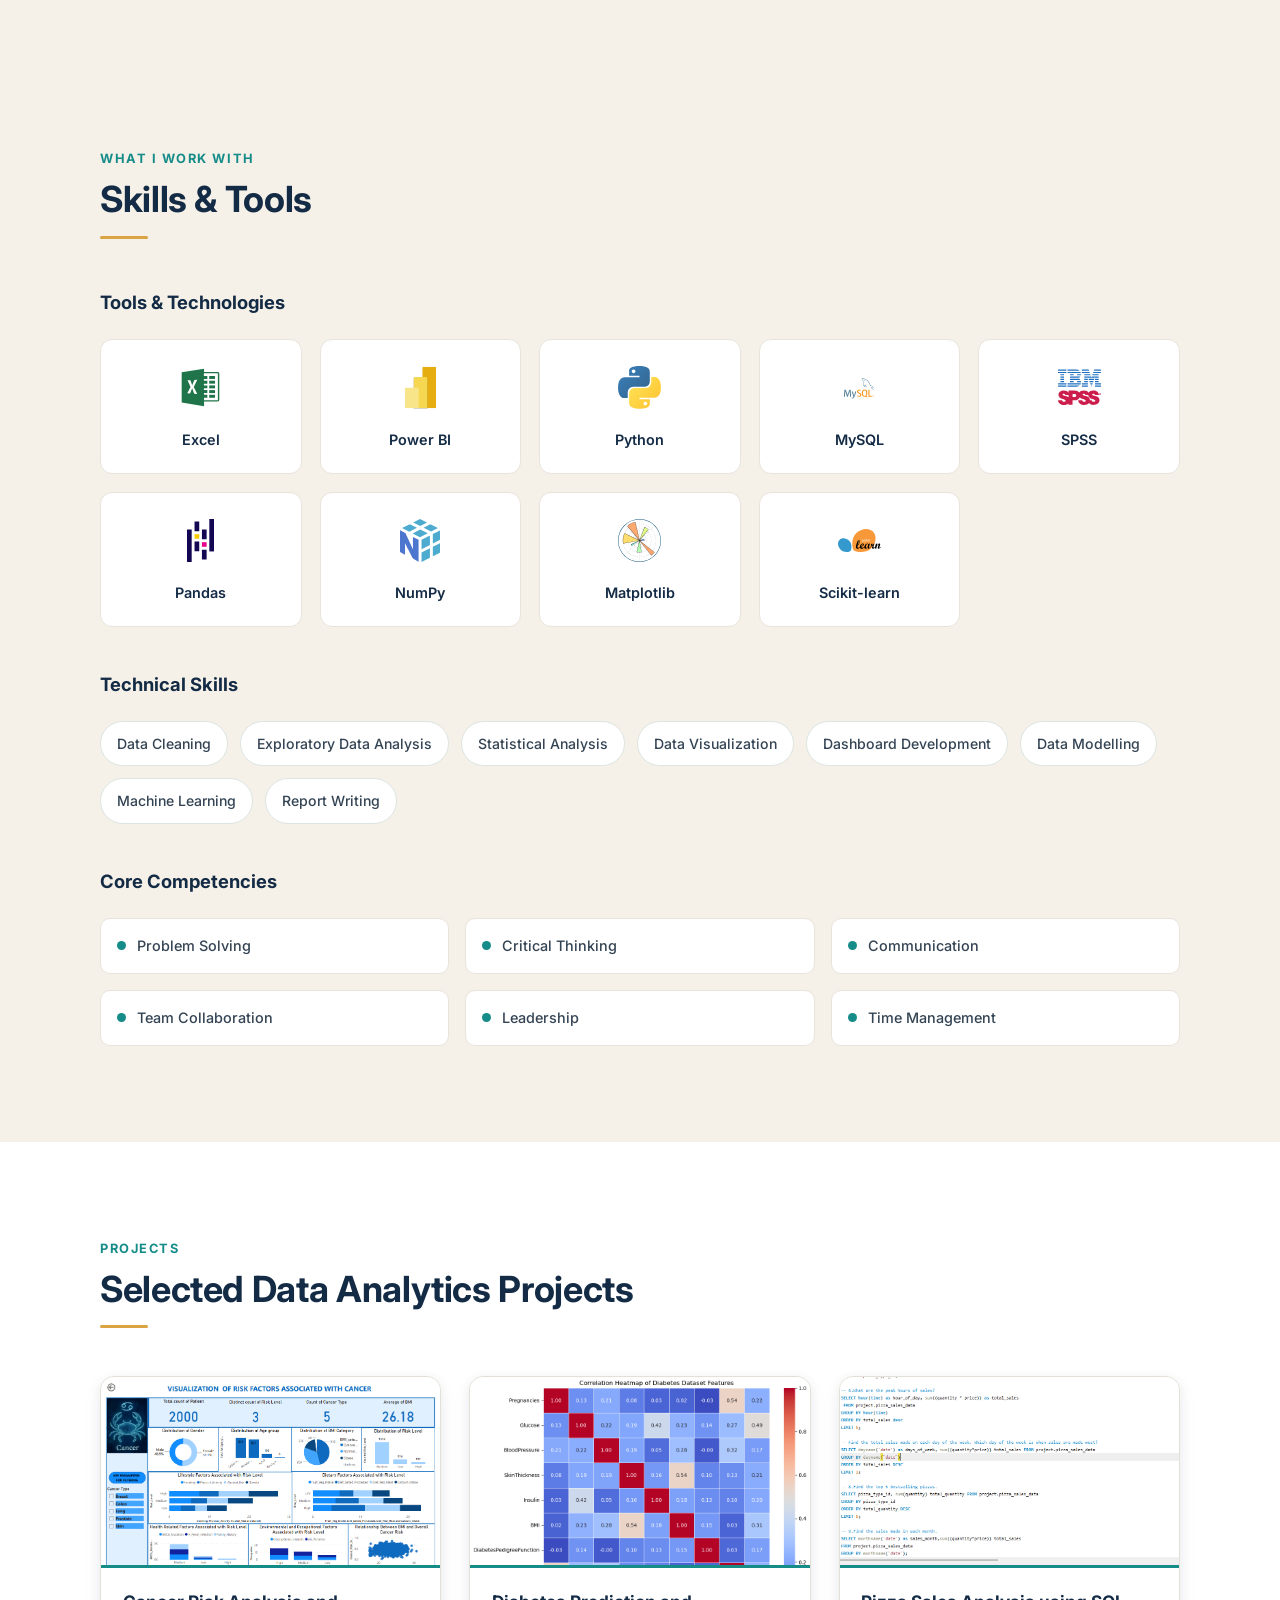
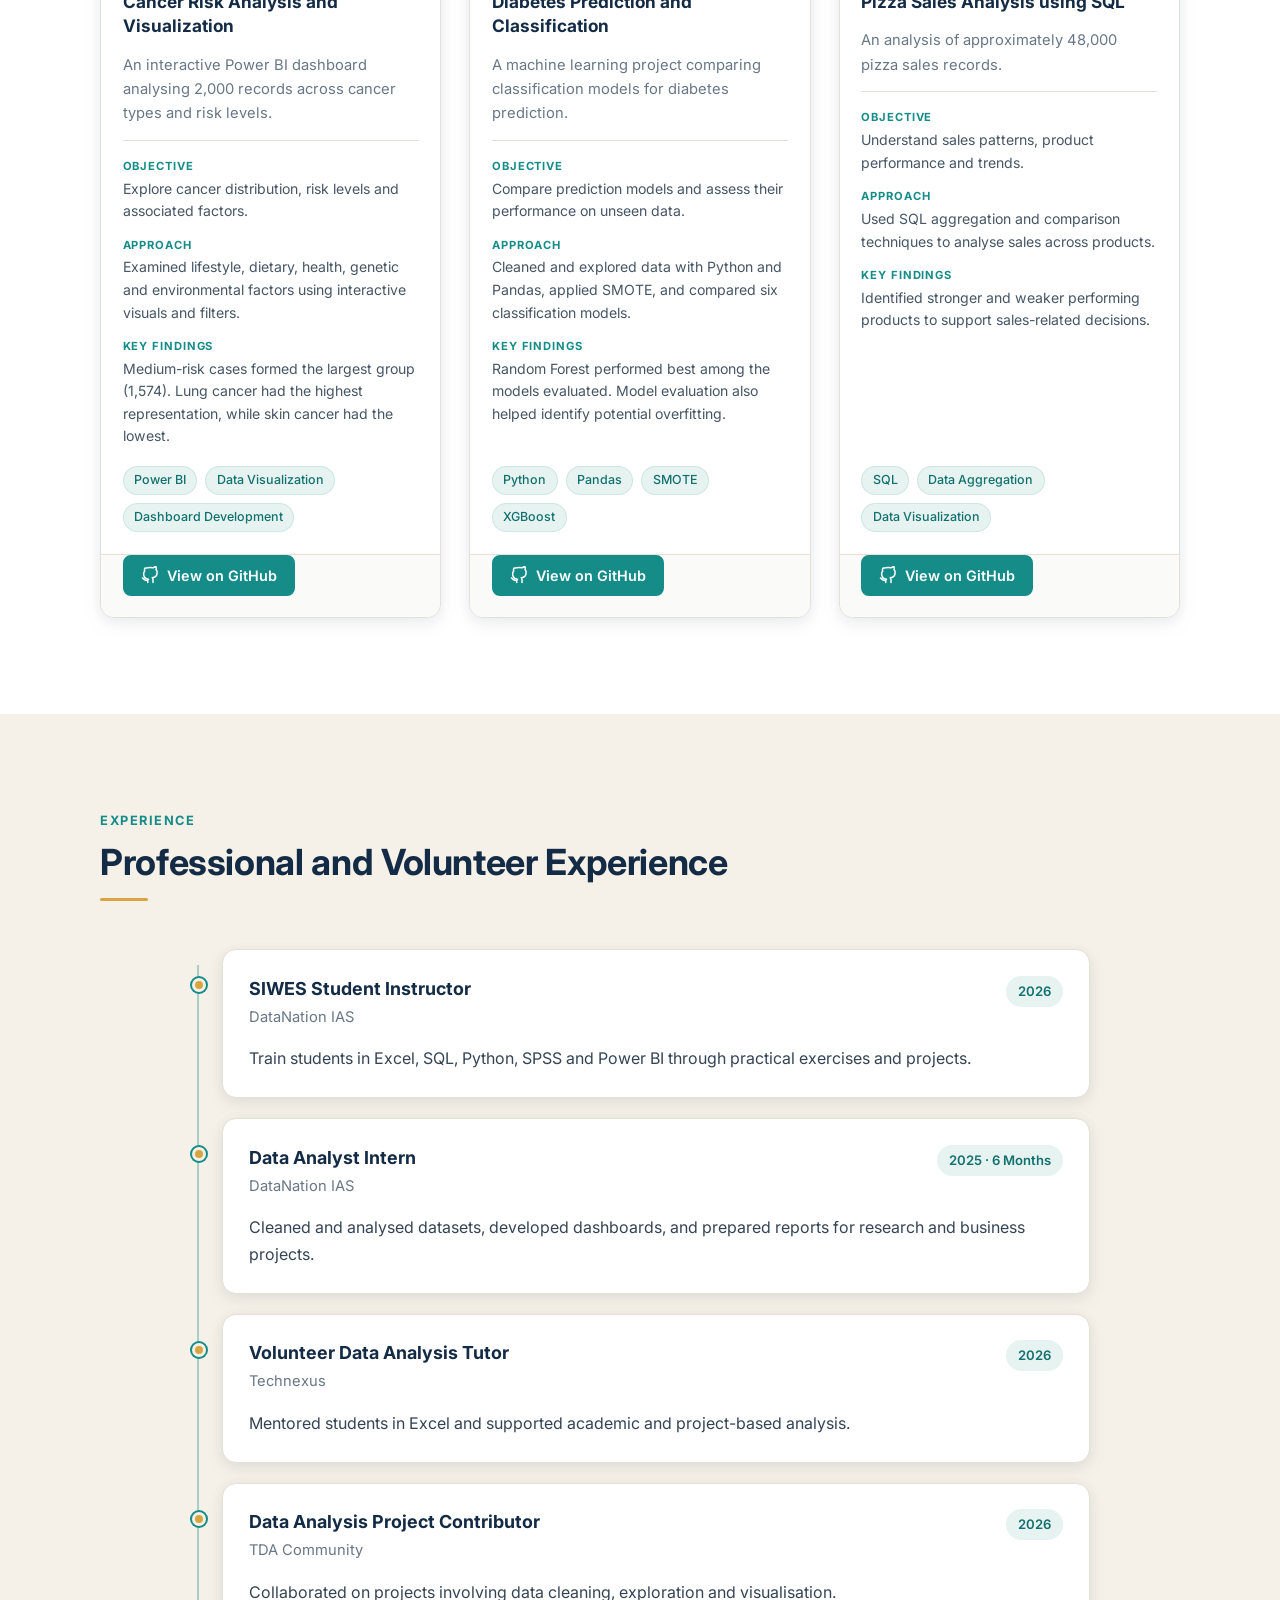
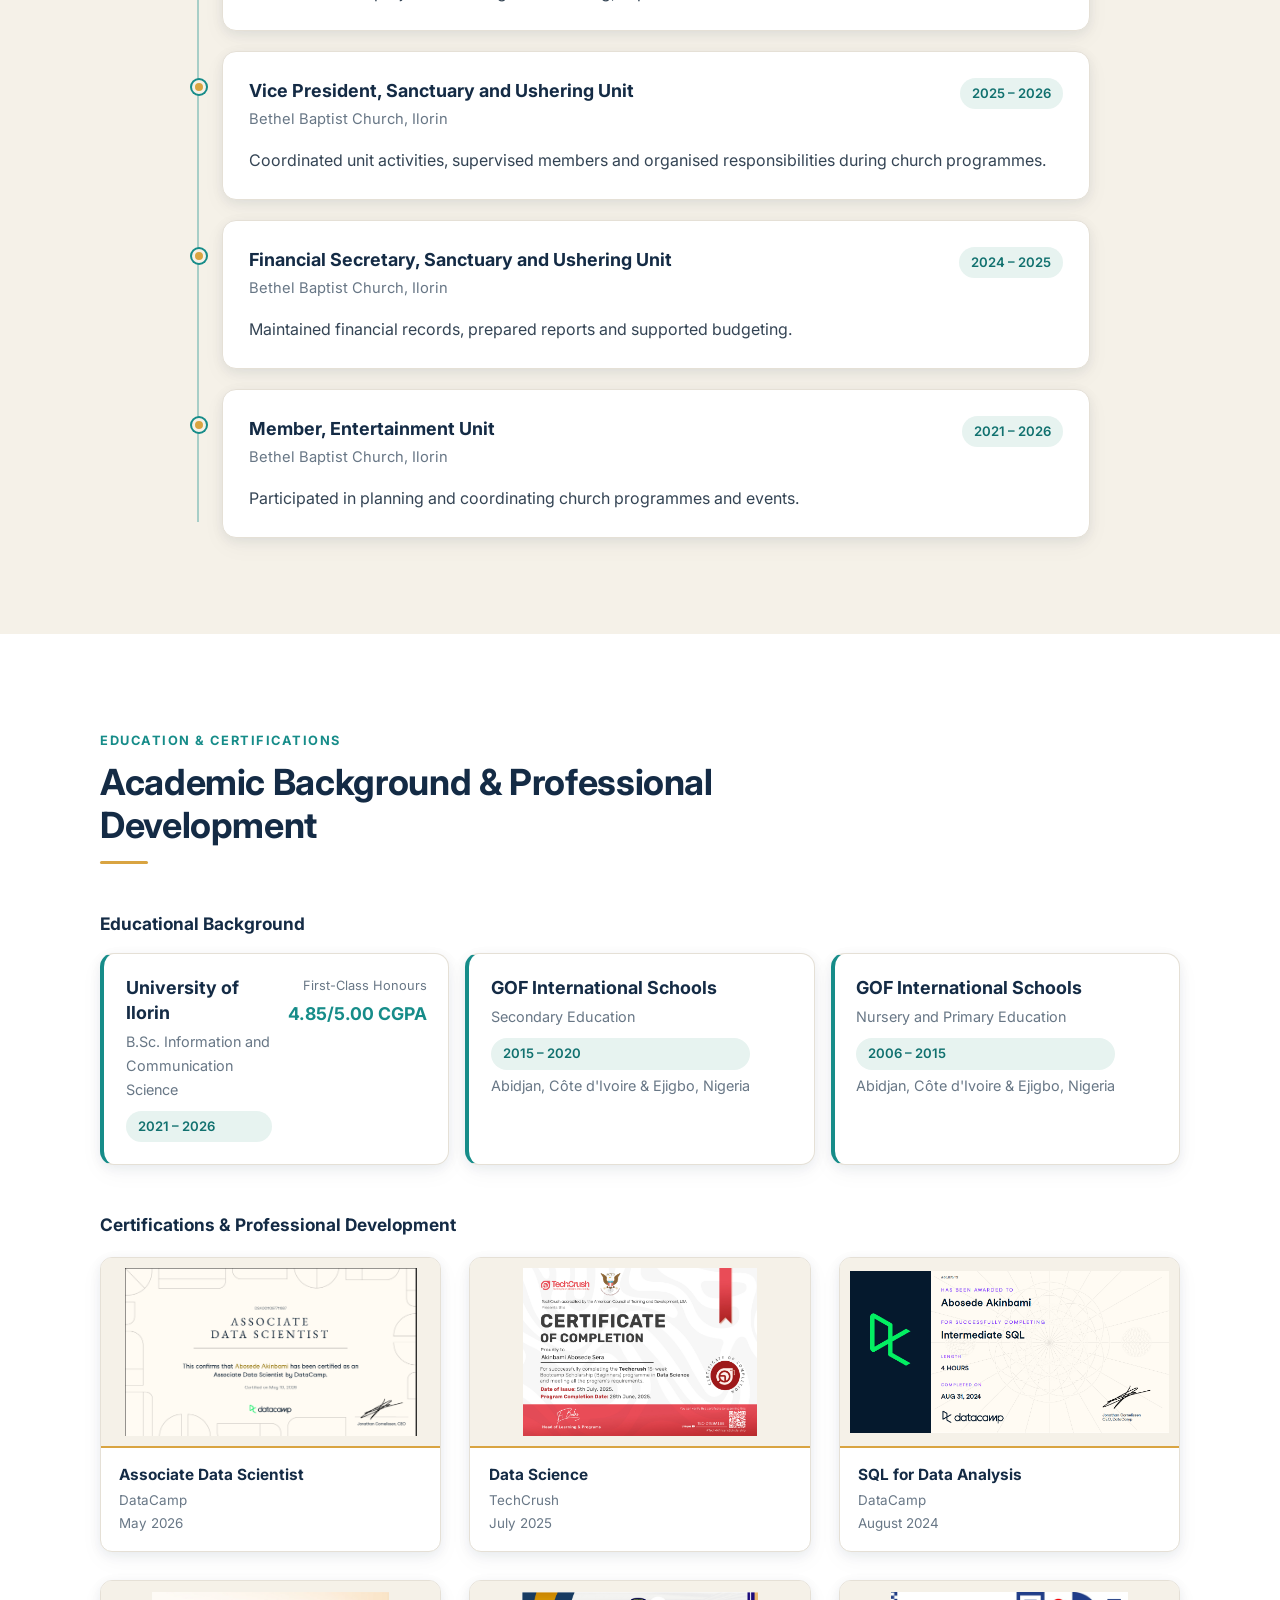
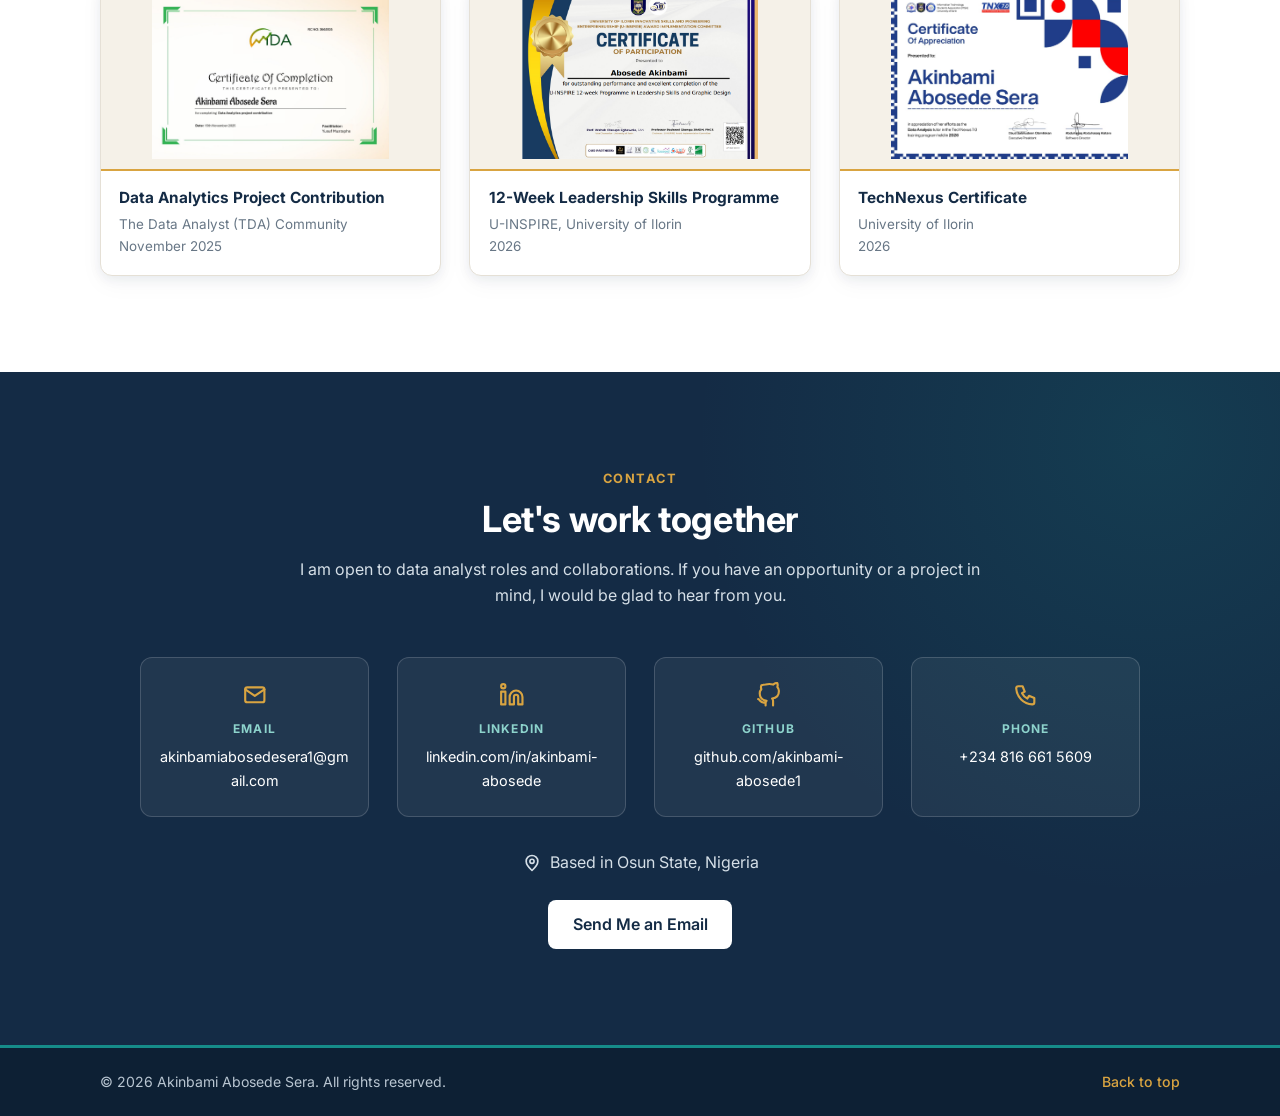
==== commit a81e328d: "make changes to my grade" ====
--- a/index.html
+++ b/index.html
@@ -549,7 +549,7 @@
               </div>
               <div class="education__result">
                 <span>First-Class Honours</span>
-                <strong>4.81 CGPA</strong>
+                <strong>4.85/5.00 CGPA</strong>
               </div>
             </article>
 
--- a/style.css
+++ b/style.css
@@ -1586,3 +1586,16 @@
         transition-duration: 0.01ms !important;
     }
 }
+
+/* Mobile navigation toggle visibility */
+@media (max-width: 880px) {
+    .nav-toggle {
+        background-color: #142B45;
+        border: 1px solid #142B45;
+        border-radius: 10px;
+    }
+
+    .nav-toggle__bar {
+        background-color: #FFFFFF;
+    }
+}
